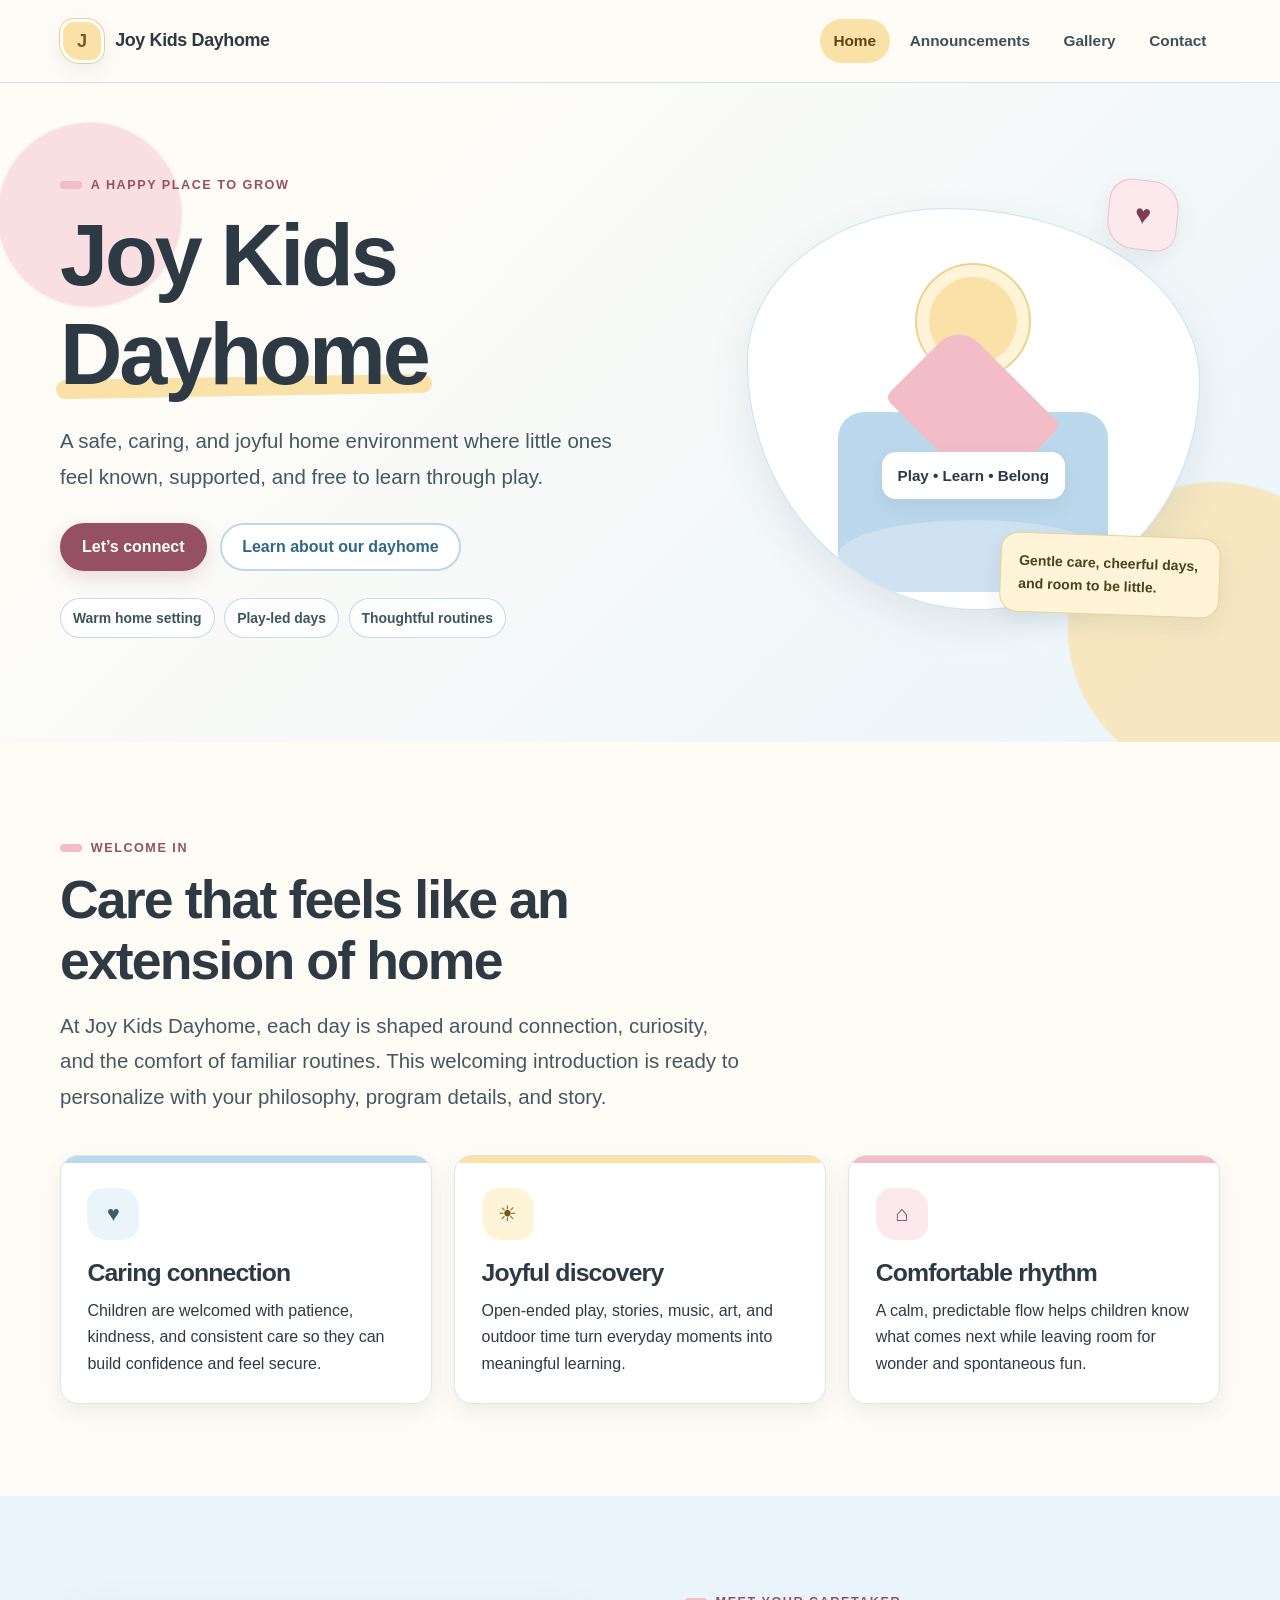
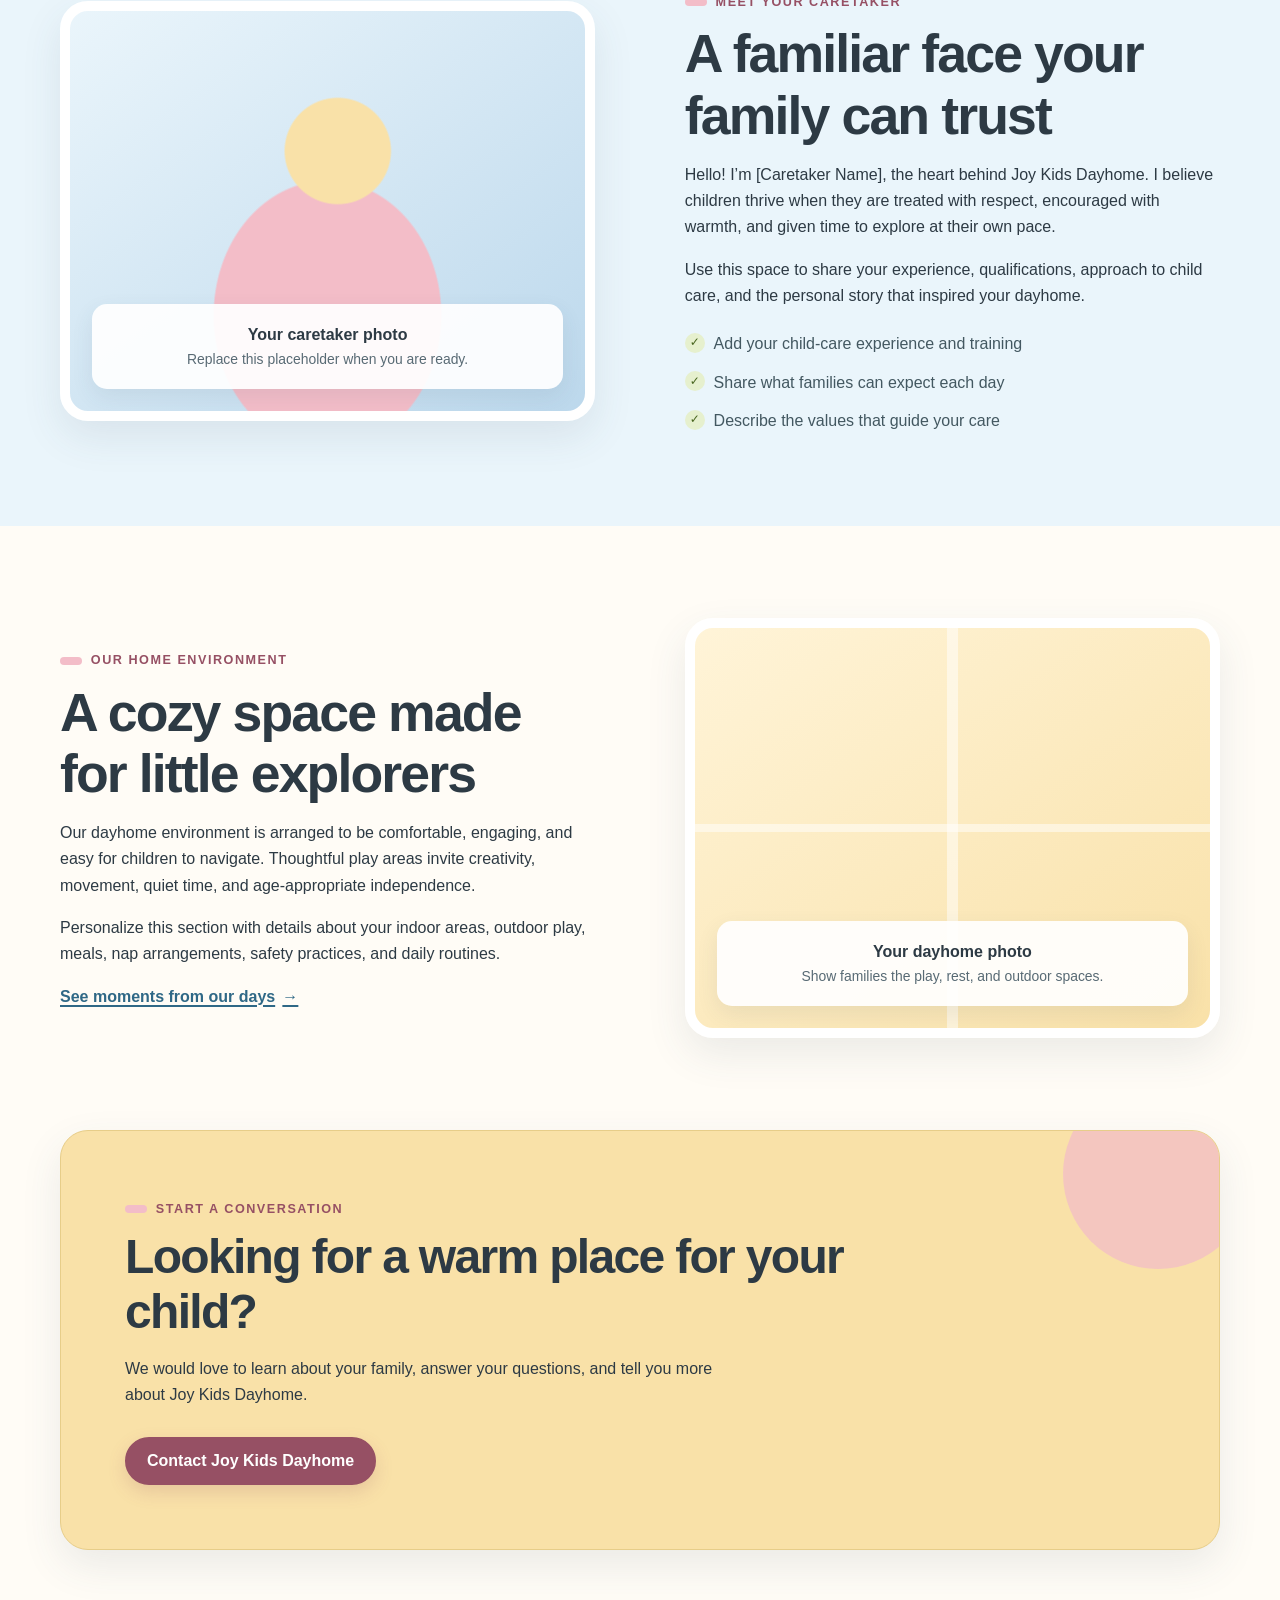
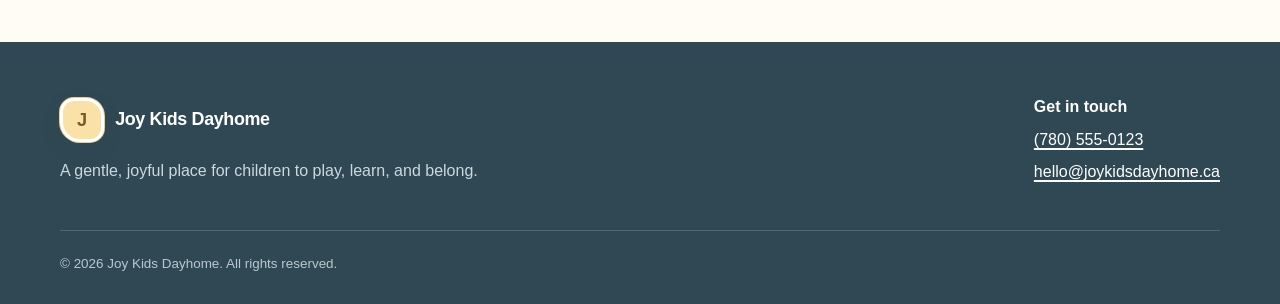
==== index.html @ 13f2bf7b "Initial commit for dayhome website" ====
<!doctype html>
<html lang="en">
  <head>
    <meta charset="utf-8">
    <meta name="viewport" content="width=device-width, initial-scale=1">
    <meta
      name="description"
      content="Joy Kids Dayhome offers a safe, caring, and joyful home environment where children can learn, play, and grow."
    >
    <title>Joy Kids Dayhome | Warm, Caring Child Care</title>
    <link rel="stylesheet" href="assets/css/style.css">
    <script src="assets/js/main.js" defer></script>
  </head>
  <body data-page="home">
    <a class="skip-link" href="#main-content">Skip to main content</a>

    <header class="site-header">
      <div class="container nav-wrap">
        <a class="brand" href="index.html" aria-label="Joy Kids Dayhome home">
          <span class="brand-mark" aria-hidden="true">J</span>
          <span class="brand-text">Joy Kids Dayhome</span>
        </a>

        <button
          class="menu-toggle"
          type="button"
          aria-expanded="false"
          aria-controls="site-navigation"
          aria-label="Open navigation menu"
        >
          <span class="menu-line" aria-hidden="true"></span>
          <span class="menu-line" aria-hidden="true"></span>
          <span class="menu-line" aria-hidden="true"></span>
        </button>

        <nav class="site-nav" id="site-navigation" aria-label="Main navigation">
          <ul>
            <li><a href="index.html" data-page="home">Home</a></li>
            <li><a href="announcements.html" data-page="announcements">Announcements</a></li>
            <li><a href="gallery.html" data-page="gallery">Gallery</a></li>
            <li><a href="contact.html" data-page="contact">Contact</a></li>
          </ul>
        </nav>
      </div>
    </header>

    <main id="main-content">
      <section class="hero" aria-labelledby="hero-title">
        <div class="container hero-grid">
          <div class="hero-copy">
            <p class="eyebrow">A happy place to grow</p>
            <h1 id="hero-title">Joy Kids <span>Dayhome</span></h1>
            <p class="lead">
              A safe, caring, and joyful home environment where little ones feel
              known, supported, and free to learn through play.
            </p>
            <div class="button-row">
              <a class="button" href="contact.html">Let’s connect</a>
              <a class="button button-secondary" href="#our-dayhome">Learn about our dayhome</a>
            </div>
            <ul class="trust-list" aria-label="Dayhome highlights">
              <li>Warm home setting</li>
              <li>Play-led days</li>
              <li>Thoughtful routines</li>
            </ul>
          </div>

          <div class="hero-visual" aria-hidden="true">
            <div class="floating-heart">♥</div>
            <div class="hero-panel">
              <div class="hero-sun"></div>
              <div class="hero-house">
                <span class="house-label">Play • Learn • Belong</span>
              </div>
            </div>
            <div class="floating-note">Gentle care, cheerful days, and room to be little.</div>
          </div>
        </div>
      </section>

      <section class="section" id="our-dayhome" aria-labelledby="welcome-heading">
        <div class="container">
          <div class="section-heading">
            <p class="eyebrow">Welcome in</p>
            <h2 id="welcome-heading">Care that feels like an extension of home</h2>
            <p class="lead">
              At Joy Kids Dayhome, each day is shaped around connection, curiosity,
              and the comfort of familiar routines. This welcoming introduction is
              ready to personalize with your philosophy, program details, and story.
            </p>
          </div>

          <div class="three-grid">
            <article class="card value-card">
              <span class="card-icon" aria-hidden="true">♥</span>
              <h3>Caring connection</h3>
              <p>
                Children are welcomed with patience, kindness, and consistent care
                so they can build confidence and feel secure.
              </p>
            </article>
            <article class="card value-card">
              <span class="card-icon" aria-hidden="true">☀</span>
              <h3>Joyful discovery</h3>
              <p>
                Open-ended play, stories, music, art, and outdoor time turn everyday
                moments into meaningful learning.
              </p>
            </article>
            <article class="card value-card">
              <span class="card-icon" aria-hidden="true">⌂</span>
              <h3>Comfortable rhythm</h3>
              <p>
                A calm, predictable flow helps children know what comes next while
                leaving room for wonder and spontaneous fun.
              </p>
            </article>
          </div>
        </div>
      </section>

      <section class="section section-blue" aria-labelledby="caretaker-heading">
        <div class="container split">
          <div
            class="visual-placeholder caretaker"
            role="img"
            aria-label="Placeholder for a friendly portrait of the Joy Kids Dayhome caretaker"
          >
            <div class="visual-label">
              <strong>Your caretaker photo</strong>
              <span>Replace this placeholder when you are ready.</span>
            </div>
          </div>
          <div class="content-copy">
            <p class="eyebrow">Meet your caretaker</p>
            <h2 id="caretaker-heading">A familiar face your family can trust</h2>
            <p>
              Hello! I’m [Caretaker Name], the heart behind Joy Kids Dayhome. I
              believe children thrive when they are treated with respect, encouraged
              with warmth, and given time to explore at their own pace.
            </p>
            <p>
              Use this space to share your experience, qualifications, approach to
              child care, and the personal story that inspired your dayhome.
            </p>
            <ul class="check-list">
              <li>Add your child-care experience and training</li>
              <li>Share what families can expect each day</li>
              <li>Describe the values that guide your care</li>
            </ul>
          </div>
        </div>
      </section>

      <section class="section" aria-labelledby="home-heading">
        <div class="container split split-reverse">
          <div
            class="visual-placeholder home-space"
            role="img"
            aria-label="Placeholder for a bright and welcoming dayhome play space"
          >
            <div class="visual-label">
              <strong>Your dayhome photo</strong>
              <span>Show families the play, rest, and outdoor spaces.</span>
            </div>
          </div>
          <div class="content-copy">
            <p class="eyebrow">Our home environment</p>
            <h2 id="home-heading">A cozy space made for little explorers</h2>
            <p>
              Our dayhome environment is arranged to be comfortable, engaging, and
              easy for children to navigate. Thoughtful play areas invite creativity,
              movement, quiet time, and age-appropriate independence.
            </p>
            <p>
              Personalize this section with details about your indoor areas, outdoor
              play, meals, nap arrangements, safety practices, and daily routines.
            </p>
            <a class="text-link" href="gallery.html">See moments from our days</a>
          </div>
        </div>
      </section>

      <section class="cta" aria-labelledby="home-cta-heading">
        <div class="container">
          <div class="cta-box">
            <div class="cta-content">
              <p class="eyebrow">Start a conversation</p>
              <h2 id="home-cta-heading">Looking for a warm place for your child?</h2>
              <p>
                We would love to learn about your family, answer your questions, and
                tell you more about Joy Kids Dayhome.
              </p>
              <div class="button-row">
                <a class="button" href="contact.html">Contact Joy Kids Dayhome</a>
              </div>
            </div>
          </div>
        </div>
      </section>
    </main>

    <footer class="site-footer">
      <div class="container">
        <div class="footer-main">
          <div>
            <a class="brand footer-brand" href="index.html">
              <span class="brand-mark" aria-hidden="true">J</span>
              <span>Joy Kids Dayhome</span>
            </a>
            <p class="footer-tagline">A gentle, joyful place for children to play, learn, and belong.</p>
          </div>
          <div class="footer-contact">
            <h2>Get in touch</h2>
            <p><a href="tel:+17805550123">(780) 555-0123</a></p>
            <p><a href="mailto:hello@joykidsdayhome.ca">hello@joykidsdayhome.ca</a></p>
          </div>
        </div>
        <div class="footer-bottom">
          <p>&copy; <span data-current-year>2026</span> Joy Kids Dayhome. All rights reserved.</p>
        </div>
      </div>
    </footer>
  </body>
</html>
---- assets/css/style.css ----
/* ================================================================
   Joy Kids Dayhome — shared styles
   Edit the colour variables below to update the site palette.
   ================================================================ */

:root {
  --yellow: #f9e1a8;
  --yellow-light: #fff4d8;
  --blue: #bcd8ec;
  --blue-light: #eaf5fb;
  --blue-dark: #2f6886;
  --pink: #f3bdc8;
  --pink-light: #fce9ed;
  --pink-dark: #965064;
  --cream: #fffcf6;
  --white: #ffffff;
  --ink: #2d3a44;
  --muted: #586a74;
  --border: #dce6e9;
  --shadow: 0 16px 40px rgba(54, 83, 98, 0.1);
  --shadow-small: 0 8px 22px rgba(54, 83, 98, 0.09);
  --radius-large: 28px;
  --radius: 18px;
  --container: 1160px;
}

/* Base and accessibility */
*,
*::before,
*::after {
  box-sizing: border-box;
}

html {
  scroll-behavior: smooth;
}

body {
  margin: 0;
  color: var(--ink);
  background: var(--cream);
  font-family: Arial, Helvetica, system-ui, sans-serif;
  font-size: 1rem;
  line-height: 1.65;
  -webkit-font-smoothing: antialiased;
}

body.menu-open {
  overflow: hidden;
}

img {
  display: block;
  max-width: 100%;
}

a {
  color: var(--blue-dark);
  text-decoration-thickness: 2px;
  text-underline-offset: 3px;
}

button,
input,
textarea {
  font: inherit;
}

button,
a {
  -webkit-tap-highlight-color: transparent;
}

:focus-visible {
  outline: 3px solid #bd6f84;
  outline-offset: 4px;
}

.skip-link {
  position: fixed;
  z-index: 1000;
  top: 10px;
  left: 10px;
  padding: 0.7rem 1rem;
  color: var(--white);
  background: var(--ink);
  border-radius: 10px;
  transform: translateY(-150%);
  transition: transform 160ms ease;
}

.skip-link:focus {
  transform: translateY(0);
}

.container {
  width: min(calc(100% - 2rem), var(--container));
  margin-inline: auto;
}

.section {
  padding: 5.75rem 0;
}

.section-sm {
  padding: 4rem 0;
}

.section-blue {
  background: var(--blue-light);
}

.section-yellow {
  background: var(--yellow-light);
}

.eyebrow {
  display: inline-flex;
  align-items: center;
  gap: 0.55rem;
  margin: 0 0 0.8rem;
  color: var(--pink-dark);
  font-size: 0.79rem;
  font-weight: 800;
  letter-spacing: 0.12em;
  line-height: 1.3;
  text-transform: uppercase;
}

.eyebrow::before {
  width: 22px;
  height: 8px;
  background: var(--pink);
  border-radius: 99px;
  content: "";
}

h1,
h2,
h3 {
  margin-top: 0;
  color: var(--ink);
  font-weight: 800;
  letter-spacing: -0.035em;
  line-height: 1.14;
}

h1 {
  margin-bottom: 1.25rem;
  font-size: clamp(2.7rem, 7vw, 5.4rem);
}

h2 {
  margin-bottom: 1rem;
  font-size: clamp(2rem, 4.5vw, 3.35rem);
}

h3 {
  margin-bottom: 0.65rem;
  font-size: clamp(1.24rem, 2.3vw, 1.55rem);
}

p {
  margin-top: 0;
}

.lead {
  max-width: 680px;
  color: #435861;
  font-size: clamp(1.08rem, 2vw, 1.28rem);
  line-height: 1.75;
}

.section-heading {
  max-width: 720px;
  margin-bottom: 2.5rem;
}

.section-heading p:last-child,
.card p:last-child,
.content-copy p:last-child {
  margin-bottom: 0;
}

/* Buttons */
.button-row {
  display: flex;
  flex-wrap: wrap;
  gap: 0.85rem;
  margin-top: 1.75rem;
}

.button {
  display: inline-flex;
  min-height: 48px;
  align-items: center;
  justify-content: center;
  padding: 0.78rem 1.25rem;
  color: var(--white);
  background: var(--pink-dark);
  border: 2px solid var(--pink-dark);
  border-radius: 999px;
  box-shadow: 0 7px 18px rgba(150, 80, 100, 0.18);
  font-weight: 800;
  line-height: 1.2;
  text-decoration: none;
  transition: transform 160ms ease, box-shadow 160ms ease, background 160ms ease;
}

.button:hover {
  background: #854356;
  border-color: #854356;
  box-shadow: 0 10px 24px rgba(150, 80, 100, 0.24);
  transform: translateY(-2px);
}

.button-secondary {
  color: var(--blue-dark);
  background: var(--white);
  border-color: var(--blue);
  box-shadow: none;
}

.button-secondary:hover {
  color: var(--ink);
  background: var(--blue-light);
  border-color: #8dbbd7;
}

.text-link {
  display: inline-flex;
  align-items: center;
  gap: 0.45rem;
  font-weight: 800;
}

.text-link::after {
  content: "→";
  transition: transform 160ms ease;
}

.text-link:hover::after {
  transform: translateX(4px);
}

/* Shared site header */
.site-header {
  position: relative;
  z-index: 100;
  background: rgba(255, 252, 246, 0.97);
  border-bottom: 1px solid rgba(188, 216, 236, 0.72);
}

.nav-wrap {
  display: flex;
  min-height: 82px;
  align-items: center;
  justify-content: space-between;
  gap: 2rem;
}

.brand {
  display: inline-flex;
  align-items: center;
  gap: 0.7rem;
  color: var(--ink);
  font-size: 1.12rem;
  font-weight: 800;
  letter-spacing: -0.02em;
  text-decoration: none;
}

.brand-mark {
  display: grid;
  width: 44px;
  height: 44px;
  place-items: center;
  color: #745f27;
  background: var(--yellow);
  border: 3px solid var(--white);
  border-radius: 14px 18px 14px 20px;
  box-shadow: 0 0 0 1px #e7cf94, var(--shadow-small);
  font-size: 1.14rem;
}

.site-nav ul {
  display: flex;
  align-items: center;
  gap: 0.4rem;
  margin: 0;
  padding: 0;
  list-style: none;
}

.site-nav a {
  display: block;
  padding: 0.58rem 0.85rem;
  color: #3d5059;
  border-radius: 999px;
  font-size: 0.96rem;
  font-weight: 700;
  text-decoration: none;
  transition: background 150ms ease, color 150ms ease;
}

.site-nav a:hover {
  color: var(--ink);
  background: var(--blue-light);
}

.site-nav a[aria-current="page"] {
  color: #5b4510;
  background: var(--yellow);
}

.menu-toggle {
  display: none;
  width: 46px;
  height: 46px;
  padding: 10px;
  background: var(--white);
  border: 1px solid var(--border);
  border-radius: 13px;
  cursor: pointer;
}

.menu-line {
  display: block;
  width: 100%;
  height: 2px;
  margin: 5px 0;
  background: var(--ink);
  border-radius: 99px;
  transition: transform 180ms ease, opacity 180ms ease;
}

.menu-toggle[aria-expanded="true"] .menu-line:nth-child(1) {
  transform: translateY(7px) rotate(45deg);
}

.menu-toggle[aria-expanded="true"] .menu-line:nth-child(2) {
  opacity: 0;
}

.menu-toggle[aria-expanded="true"] .menu-line:nth-child(3) {
  transform: translateY(-7px) rotate(-45deg);
}

/* Home hero */
.hero {
  position: relative;
  overflow: hidden;
  padding: 5.5rem 0 6.5rem;
  background:
    radial-gradient(circle at 7% 20%, rgba(243, 189, 200, 0.45) 0 7%, transparent 7.2%),
    radial-gradient(circle at 95% 83%, rgba(249, 225, 168, 0.7) 0 11%, transparent 11.2%),
    linear-gradient(135deg, var(--cream) 16%, var(--blue-light) 100%);
}

.hero-grid {
  display: grid;
  align-items: center;
  gap: clamp(2.5rem, 6vw, 6rem);
  grid-template-columns: 1.08fr 0.92fr;
}

.hero-copy {
  position: relative;
  z-index: 2;
}

.hero-copy h1 span {
  position: relative;
  display: inline-block;
}

.hero-copy h1 span::after {
  position: absolute;
  z-index: -1;
  right: -0.05em;
  bottom: 0.08em;
  left: -0.05em;
  height: 0.22em;
  background: var(--yellow);
  border-radius: 99px;
  content: "";
  transform: rotate(-1deg);
}

.trust-list {
  display: flex;
  flex-wrap: wrap;
  gap: 0.6rem;
  margin: 1.7rem 0 0;
  padding: 0;
  list-style: none;
}

.trust-list li {
  padding: 0.48rem 0.75rem;
  color: #3d555f;
  background: rgba(255, 255, 255, 0.8);
  border: 1px solid rgba(188, 216, 236, 0.9);
  border-radius: 999px;
  font-size: 0.87rem;
  font-weight: 700;
}

.hero-visual {
  position: relative;
  min-height: 450px;
}

.hero-panel {
  position: absolute;
  inset: 28px 20px 20px 25px;
  overflow: hidden;
  padding: clamp(2rem, 5vw, 3.2rem);
  background: var(--white);
  border: 1px solid rgba(188, 216, 236, 0.72);
  border-radius: 44% 56% 49% 51% / 38% 43% 57% 62%;
  box-shadow: var(--shadow);
}

.hero-sun {
  width: 112px;
  height: 112px;
  margin: 5px auto 2.2rem;
  background: var(--yellow);
  border: 12px solid var(--yellow-light);
  border-radius: 50%;
  box-shadow: 0 0 0 2px #ebd28f;
}

.hero-house {
  position: relative;
  width: min(100%, 270px);
  min-height: 180px;
  margin: auto;
  padding: 2.5rem 1.6rem 1.5rem;
  text-align: center;
  background: var(--blue);
  border-radius: 26px 26px 20px 20px;
}

.hero-house::before {
  position: absolute;
  top: -53px;
  left: 50%;
  width: 145px;
  height: 105px;
  background: var(--pink);
  border-radius: 28px 8px 10px 8px;
  content: "";
  transform: translateX(-50%) rotate(45deg);
}

.hero-house::after {
  position: absolute;
  right: 0;
  bottom: 0;
  left: 0;
  height: 40%;
  background: rgba(255, 255, 255, 0.26);
  border-radius: 50% 50% 20px 20px;
  content: "";
}

.house-label {
  position: relative;
  z-index: 2;
  display: inline-block;
  padding: 0.7rem 1rem;
  color: var(--ink);
  background: var(--white);
  border-radius: 14px;
  box-shadow: var(--shadow-small);
  font-size: 0.95rem;
  font-weight: 800;
}

.floating-note {
  position: absolute;
  z-index: 3;
  right: 0;
  bottom: 14px;
  width: min(220px, 58%);
  padding: 1rem 1.1rem;
  color: #4d421e;
  background: var(--yellow-light);
  border: 1px solid #ead291;
  border-radius: var(--radius);
  box-shadow: var(--shadow-small);
  font-size: 0.88rem;
  font-weight: 700;
  transform: rotate(2deg);
}

.floating-heart {
  position: absolute;
  z-index: 3;
  top: 0;
  right: 42px;
  display: grid;
  width: 70px;
  height: 70px;
  place-items: center;
  color: #7b3f51;
  background: var(--pink-light);
  border: 1px solid var(--pink);
  border-radius: 22px 28px 20px 28px;
  box-shadow: var(--shadow-small);
  font-size: 1.7rem;
  transform: rotate(6deg);
}

/* Cards and layouts */
.three-grid,
.announcements-grid,
.album-grid {
  display: grid;
  gap: 1.4rem;
  grid-template-columns: repeat(3, 1fr);
}

.card {
  padding: 1.65rem;
  background: var(--white);
  border: 1px solid var(--border);
  border-radius: var(--radius);
  box-shadow: var(--shadow-small);
}

.value-card {
  position: relative;
  overflow: hidden;
  padding-top: 2rem;
}

.value-card::before {
  position: absolute;
  top: 0;
  right: 0;
  left: 0;
  height: 7px;
  background: var(--blue);
  content: "";
}

.value-card:nth-child(2)::before {
  background: var(--yellow);
}

.value-card:nth-child(3)::before {
  background: var(--pink);
}

.card-icon {
  display: grid;
  width: 52px;
  height: 52px;
  margin-bottom: 1.2rem;
  place-items: center;
  color: #3d5d6e;
  background: var(--blue-light);
  border-radius: 16px 20px 16px 20px;
  font-size: 1.35rem;
}

.value-card:nth-child(2) .card-icon {
  color: #71591f;
  background: var(--yellow-light);
}

.value-card:nth-child(3) .card-icon {
  color: #7e4656;
  background: var(--pink-light);
}

.split {
  display: grid;
  align-items: center;
  gap: clamp(2.5rem, 7vw, 6.5rem);
  grid-template-columns: repeat(2, minmax(0, 1fr));
}

.split-reverse .visual-placeholder {
  order: 2;
}

.visual-placeholder {
  position: relative;
  min-height: 420px;
  overflow: hidden;
  background: var(--blue);
  border: 10px solid var(--white);
  border-radius: var(--radius-large);
  box-shadow: var(--shadow);
}

.visual-placeholder.caretaker {
  background:
    radial-gradient(circle at 52% 35%, var(--yellow) 0 14%, transparent 14.5%),
    radial-gradient(ellipse at 50% 76%, var(--pink) 0 31%, transparent 31.5%),
    linear-gradient(145deg, var(--blue-light), var(--blue));
}

.visual-placeholder.home-space {
  background:
    linear-gradient(90deg, transparent 49%, rgba(255, 255, 255, 0.5) 49% 51%, transparent 51%),
    linear-gradient(0deg, transparent 49%, rgba(255, 255, 255, 0.5) 49% 51%, transparent 51%),
    linear-gradient(145deg, var(--yellow-light), var(--yellow));
  background-size: 100% 100%, 100% 100%, 100% 100%;
}

.visual-label {
  position: absolute;
  right: 1.4rem;
  bottom: 1.4rem;
  left: 1.4rem;
  padding: 1.1rem;
  color: var(--ink);
  background: rgba(255, 255, 255, 0.92);
  border-radius: 15px;
  box-shadow: var(--shadow-small);
  text-align: center;
}

.visual-label strong,
.visual-label span {
  display: block;
}

.visual-label span {
  color: var(--muted);
  font-size: 0.87rem;
}

.check-list {
  display: grid;
  gap: 0.75rem;
  margin: 1.35rem 0 0;
  padding: 0;
  list-style: none;
}

.check-list li {
  position: relative;
  padding-left: 1.8rem;
  color: #435861;
}

.check-list li::before {
  position: absolute;
  top: 0.15em;
  left: 0;
  display: grid;
  width: 1.25rem;
  height: 1.25rem;
  place-items: center;
  color: #48651f;
  background: #e6f0ce;
  border-radius: 50%;
  content: "✓";
  font-size: 0.75rem;
  font-weight: 900;
}

/* Inner page hero */
.page-hero {
  position: relative;
  overflow: hidden;
  padding: 4.7rem 0 4.9rem;
  background: linear-gradient(135deg, var(--blue-light), var(--cream) 72%);
  border-bottom: 1px solid rgba(188, 216, 236, 0.72);
}

.page-hero::after {
  position: absolute;
  right: -55px;
  bottom: -70px;
  width: 240px;
  height: 240px;
  background: var(--yellow);
  border-radius: 45% 55% 66% 34%;
  content: "";
  opacity: 0.62;
  transform: rotate(18deg);
}

.page-hero .container {
  position: relative;
  z-index: 2;
}

.page-hero h1 {
  margin-bottom: 0.8rem;
  font-size: clamp(2.5rem, 6vw, 4.5rem);
}

.page-hero .lead {
  margin-bottom: 0;
}

/* Announcements */
.announcement-card {
  position: relative;
  overflow: hidden;
  padding-top: 2rem;
}

.announcement-card::before {
  position: absolute;
  top: 0;
  left: 0;
  width: 100%;
  height: 8px;
  background: var(--yellow);
  content: "";
}

.announcement-card:nth-child(2n)::before {
  background: var(--blue);
}

.announcement-card:nth-child(3n)::before {
  background: var(--pink);
}

.announcement-date,
.album-date {
  display: inline-block;
  margin-bottom: 0.8rem;
  padding: 0.3rem 0.62rem;
  color: #515d33;
  background: #f2f5dc;
  border-radius: 999px;
  font-size: 0.78rem;
  font-weight: 800;
  letter-spacing: 0.03em;
}

.notice-bar {
  display: flex;
  align-items: flex-start;
  gap: 1rem;
  margin-bottom: 2rem;
  padding: 1.15rem 1.3rem;
  color: #4e461f;
  background: var(--yellow-light);
  border: 1px solid #e8d08e;
  border-radius: var(--radius);
}

.notice-bar strong {
  display: block;
}

.notice-bar p {
  margin-bottom: 0;
}

.notice-symbol {
  flex: 0 0 auto;
  font-size: 1.25rem;
}

/* Gallery */
.album-card {
  overflow: hidden;
  padding: 0;
  transition: transform 180ms ease, box-shadow 180ms ease;
}

.album-card:hover {
  box-shadow: 0 18px 42px rgba(54, 83, 98, 0.16);
  transform: translateY(-5px);
}

.album-cover {
  position: relative;
  overflow: hidden;
  aspect-ratio: 4 / 3;
  background: var(--blue-light);
}

.album-cover img {
  width: 100%;
  height: 100%;
  object-fit: cover;
  transition: transform 400ms ease;
}

.album-card:hover .album-cover img {
  transform: scale(1.035);
}

.album-cover::after {
  position: absolute;
  inset: 0;
  background: linear-gradient(to top, rgba(45, 58, 68, 0.16), transparent 45%);
  content: "";
}

.album-content {
  padding: 1.45rem;
}

.album-content h2 {
  margin-bottom: 0.6rem;
  font-size: 1.5rem;
}

.album-content p {
  color: var(--muted);
}

.album-card-link {
  color: inherit;
  text-decoration: none;
}

.album-card-link:focus-visible {
  display: block;
  border-radius: var(--radius);
}

.photo-grid {
  display: grid;
  gap: 1.15rem;
  grid-template-columns: repeat(3, minmax(0, 1fr));
}

.photo-card {
  margin: 0;
  overflow: hidden;
  background: var(--white);
  border: 1px solid var(--border);
  border-radius: var(--radius);
  box-shadow: var(--shadow-small);
}

.photo-frame {
  position: relative;
  aspect-ratio: 4 / 3;
  overflow: hidden;
  background: var(--blue-light);
}

.photo-frame img {
  width: 100%;
  height: 100%;
  object-fit: cover;
}

.photo-frame::after {
  position: absolute;
  inset: auto 0 0;
  padding: 1.9rem 1rem 0.8rem;
  color: var(--white);
  background: linear-gradient(to top, rgba(40, 58, 67, 0.82), transparent);
  content: attr(data-label);
  font-size: 0.87rem;
  font-weight: 800;
}

.photo-card figcaption {
  padding: 0.85rem 1rem 1rem;
  color: var(--muted);
  font-size: 0.88rem;
}

.gallery-intro {
  display: flex;
  align-items: center;
  justify-content: space-between;
  gap: 1.5rem;
  margin-bottom: 2.2rem;
}

.gallery-intro .button {
  flex: 0 0 auto;
}

/* Contact */
.contact-grid {
  display: grid;
  align-items: start;
  gap: 2rem;
  grid-template-columns: 0.8fr 1.2fr;
}

.contact-details,
.contact-form-wrap {
  padding: clamp(1.5rem, 4vw, 2.3rem);
}

.contact-details {
  color: var(--ink);
  background: var(--blue);
  border-color: #a9cadf;
}

.contact-list {
  display: grid;
  gap: 0.9rem;
  margin: 1.5rem 0 0;
  padding: 0;
  list-style: none;
}

.contact-item {
  display: flex;
  align-items: flex-start;
  gap: 0.9rem;
  padding: 1rem;
  background: rgba(255, 255, 255, 0.74);
  border-radius: 14px;
}

.contact-item-icon {
  display: grid;
  width: 36px;
  height: 36px;
  flex: 0 0 auto;
  place-items: center;
  background: var(--white);
  border-radius: 11px;
}

.contact-item strong,
.contact-item span,
.contact-item a {
  display: block;
}

.contact-item span {
  color: #4a5e68;
  font-size: 0.86rem;
}

.contact-item a {
  color: var(--ink);
  font-weight: 800;
}

.form-grid {
  display: grid;
  gap: 1.05rem;
  grid-template-columns: repeat(2, minmax(0, 1fr));
}

.form-field {
  display: grid;
  gap: 0.4rem;
}

.form-field-full {
  grid-column: 1 / -1;
}

label {
  color: #40545e;
  font-size: 0.9rem;
  font-weight: 800;
}

input,
textarea {
  width: 100%;
  padding: 0.78rem 0.9rem;
  color: var(--ink);
  background: var(--white);
  border: 1px solid #bac9cf;
  border-radius: 12px;
}

textarea {
  min-height: 150px;
  resize: vertical;
}

input:focus,
textarea:focus {
  border-color: var(--blue-dark);
  outline: 3px solid rgba(188, 216, 236, 0.7);
}

.form-note {
  margin: 1rem 0 1.2rem;
  padding: 0.8rem 1rem;
  color: #66531e;
  background: var(--yellow-light);
  border-left: 4px solid #cfac50;
  border-radius: 0 10px 10px 0;
  font-size: 0.86rem;
}

.form-status {
  min-height: 1.5em;
  margin: 0.75rem 0 0;
  color: var(--pink-dark);
  font-size: 0.9rem;
  font-weight: 700;
}

/* Call to action */
.cta {
  padding: 0 0 5.75rem;
}

.cta-box {
  position: relative;
  overflow: hidden;
  padding: clamp(2rem, 6vw, 4rem);
  background: var(--yellow);
  border: 1px solid #e7cd89;
  border-radius: var(--radius-large);
  box-shadow: var(--shadow);
}

.cta-box::after {
  position: absolute;
  top: -52px;
  right: -34px;
  width: 190px;
  height: 190px;
  background: var(--pink);
  border-radius: 50%;
  content: "";
  opacity: 0.72;
}

.cta-content {
  position: relative;
  z-index: 2;
  max-width: 720px;
}

.cta h2 {
  font-size: clamp(1.9rem, 4vw, 3rem);
}

.cta p {
  max-width: 620px;
}

/* Footer */
.site-footer {
  padding: 3.5rem 0 1.8rem;
  color: #dce8ed;
  background: #304853;
}

.footer-main {
  display: grid;
  align-items: start;
  gap: 2rem;
  padding-bottom: 2.4rem;
  grid-template-columns: 1.4fr 1fr;
}

.footer-brand {
  color: var(--white);
}

.footer-brand .brand-mark {
  color: #745f27;
}

.footer-tagline {
  max-width: 500px;
  margin: 1rem 0 0;
  color: #cbd9df;
}

.footer-contact {
  justify-self: end;
}

.footer-contact h2 {
  margin-bottom: 0.7rem;
  color: var(--white);
  font-size: 1rem;
  letter-spacing: 0;
}

.footer-contact p {
  margin-bottom: 0.35rem;
}

.footer-contact a {
  color: var(--white);
}

.footer-bottom {
  padding-top: 1.4rem;
  border-top: 1px solid rgba(255, 255, 255, 0.16);
  color: #b9c9cf;
  font-size: 0.84rem;
}

.footer-bottom p {
  margin: 0;
}

/* Responsive layout */
@media (max-width: 900px) {
  .hero-grid,
  .split,
  .contact-grid {
    grid-template-columns: 1fr;
  }

  .hero {
    padding-top: 4.5rem;
  }

  .hero-copy {
    max-width: 720px;
  }

  .hero-visual {
    width: min(100%, 580px);
    margin-inline: auto;
  }

  .three-grid,
  .announcements-grid,
  .album-grid {
    grid-template-columns: repeat(2, 1fr);
  }

  .split-reverse .visual-placeholder {
    order: 0;
  }

  .visual-placeholder {
    width: min(100%, 650px);
  }

  .contact-details {
    display: grid;
    gap: 1.5rem;
    grid-template-columns: 0.8fr 1.2fr;
  }

  .contact-list {
    margin-top: 0;
  }
}

@media (max-width: 760px) {
  .section {
    padding: 4.2rem 0;
  }

  .site-header {
    position: sticky;
    top: 0;
  }

  .nav-wrap {
    min-height: 72px;
  }

  .menu-toggle {
    display: block;
  }

  .site-nav {
    position: absolute;
    top: 72px;
    right: 0;
    left: 0;
    max-height: 0;
    overflow: hidden;
    background: var(--cream);
    border-bottom: 1px solid transparent;
    opacity: 0;
    visibility: hidden;
    transition: max-height 220ms ease, opacity 180ms ease, visibility 180ms ease;
  }

  .site-nav.is-open {
    max-height: 360px;
    border-bottom-color: var(--border);
    box-shadow: var(--shadow-small);
    opacity: 1;
    visibility: visible;
  }

  .site-nav ul {
    display: grid;
    gap: 0.35rem;
    width: min(calc(100% - 2rem), var(--container));
    margin-inline: auto;
    padding: 0.75rem 0 1.1rem;
  }

  .site-nav a {
    padding: 0.78rem 0.9rem;
    border-radius: 12px;
  }

  .hero {
    padding: 3.6rem 0 4.8rem;
  }

  .hero-visual {
    min-height: 390px;
  }

  .hero-panel {
    inset: 20px 10px 20px 10px;
  }

  .hero-sun {
    width: 92px;
    height: 92px;
  }

  .hero-house {
    width: min(90%, 245px);
  }

  .floating-heart {
    right: 10px;
    width: 58px;
    height: 58px;
  }

  .page-hero {
    padding: 3.7rem 0;
  }

  .three-grid,
  .announcements-grid,
  .album-grid,
  .photo-grid {
    grid-template-columns: repeat(2, minmax(0, 1fr));
  }

  .gallery-intro,
  .contact-details {
    display: block;
  }

  .gallery-intro .button {
    margin-top: 1rem;
  }

  .contact-list {
    margin-top: 1.5rem;
  }

  .footer-main {
    grid-template-columns: 1fr;
  }

  .footer-contact {
    justify-self: start;
  }
}

@media (max-width: 560px) {
  .container {
    width: min(calc(100% - 1.25rem), var(--container));
  }

  h1 {
    font-size: clamp(2.55rem, 14vw, 3.7rem);
  }

  .brand-text {
    font-size: 1rem;
  }

  .three-grid,
  .announcements-grid,
  .album-grid,
  .photo-grid,
  .form-grid {
    grid-template-columns: 1fr;
  }

  .hero-visual {
    min-height: 360px;
  }

  .hero-panel {
    padding: 2rem 1rem;
  }

  .floating-note {
    right: 6px;
    width: 190px;
  }

  .visual-placeholder {
    min-height: 340px;
  }

  .notice-bar {
    display: block;
  }

  .notice-symbol {
    display: block;
    margin-bottom: 0.4rem;
  }

  .button-row .button {
    width: 100%;
  }
}

@media (prefers-reduced-motion: reduce) {
  html {
    scroll-behavior: auto;
  }

  *,
  *::before,
  *::after {
    scroll-behavior: auto !important;
    transition-duration: 0.01ms !important;
  }
}
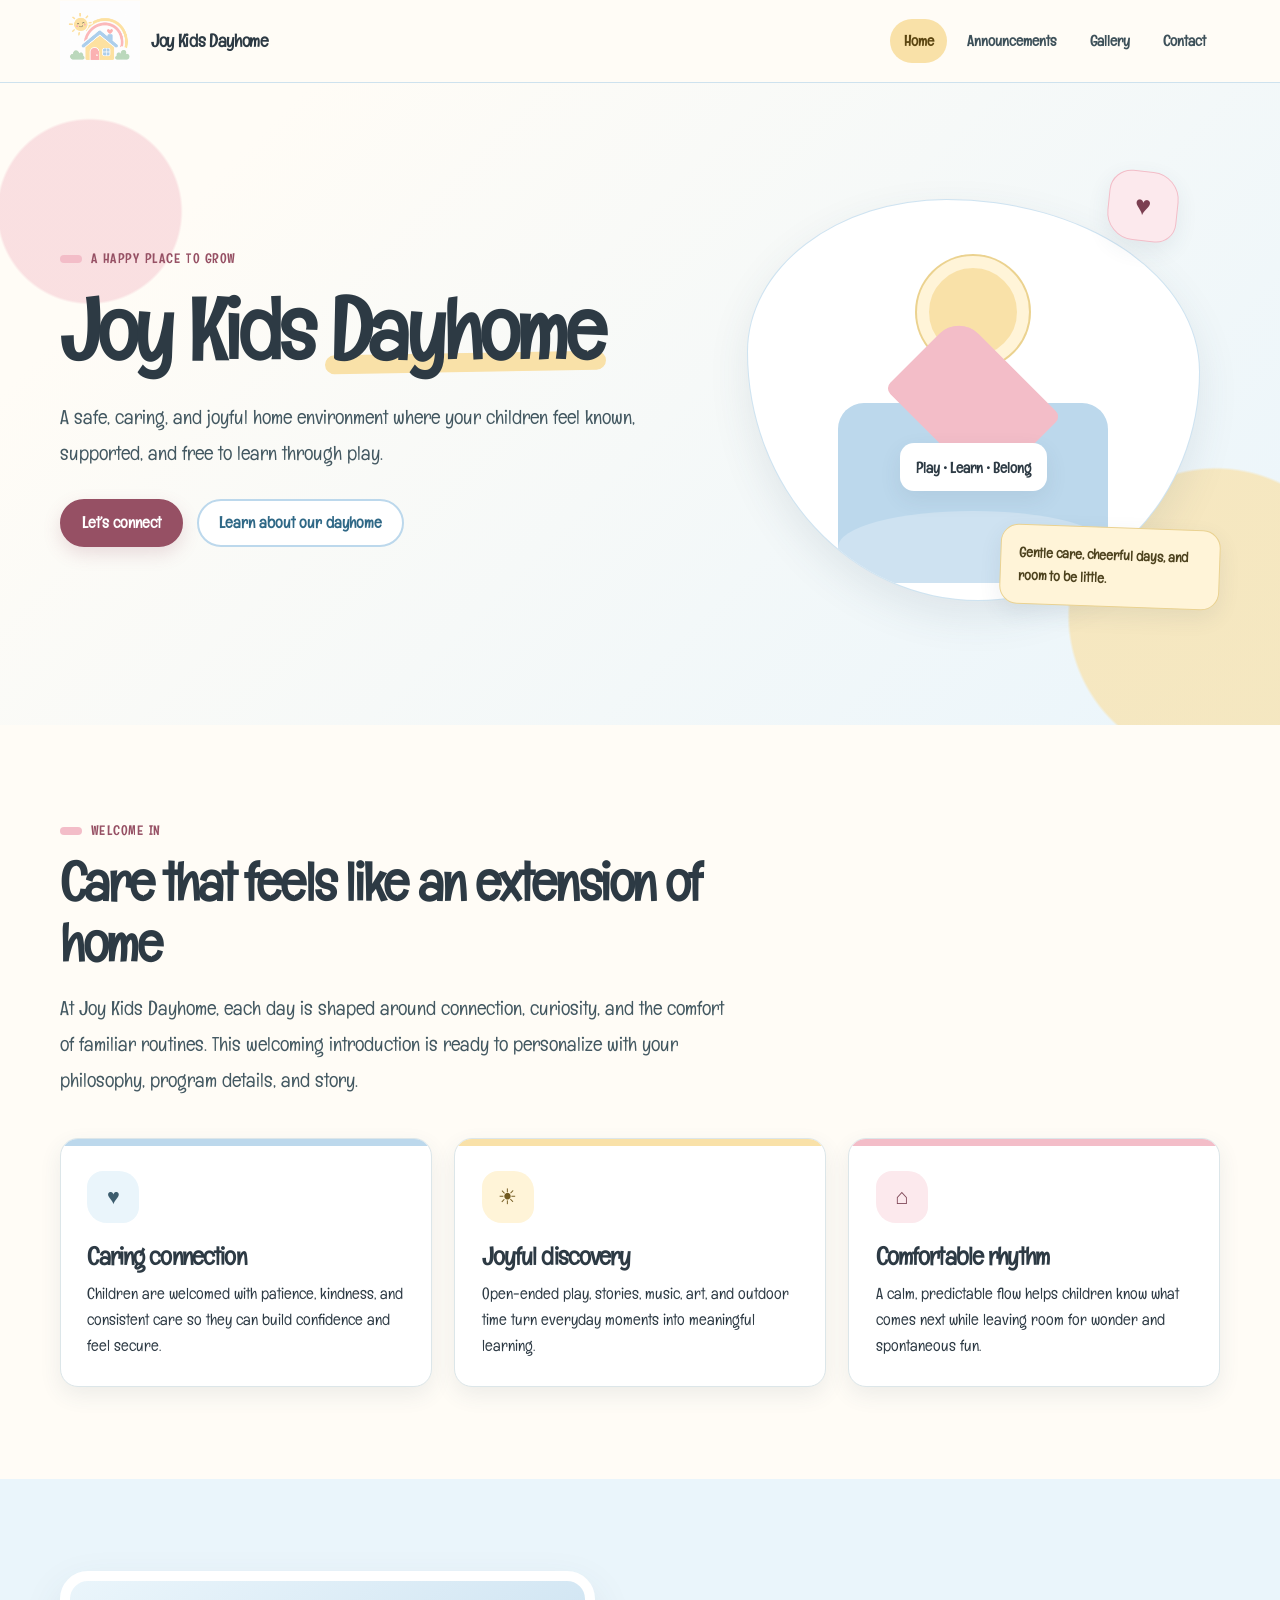
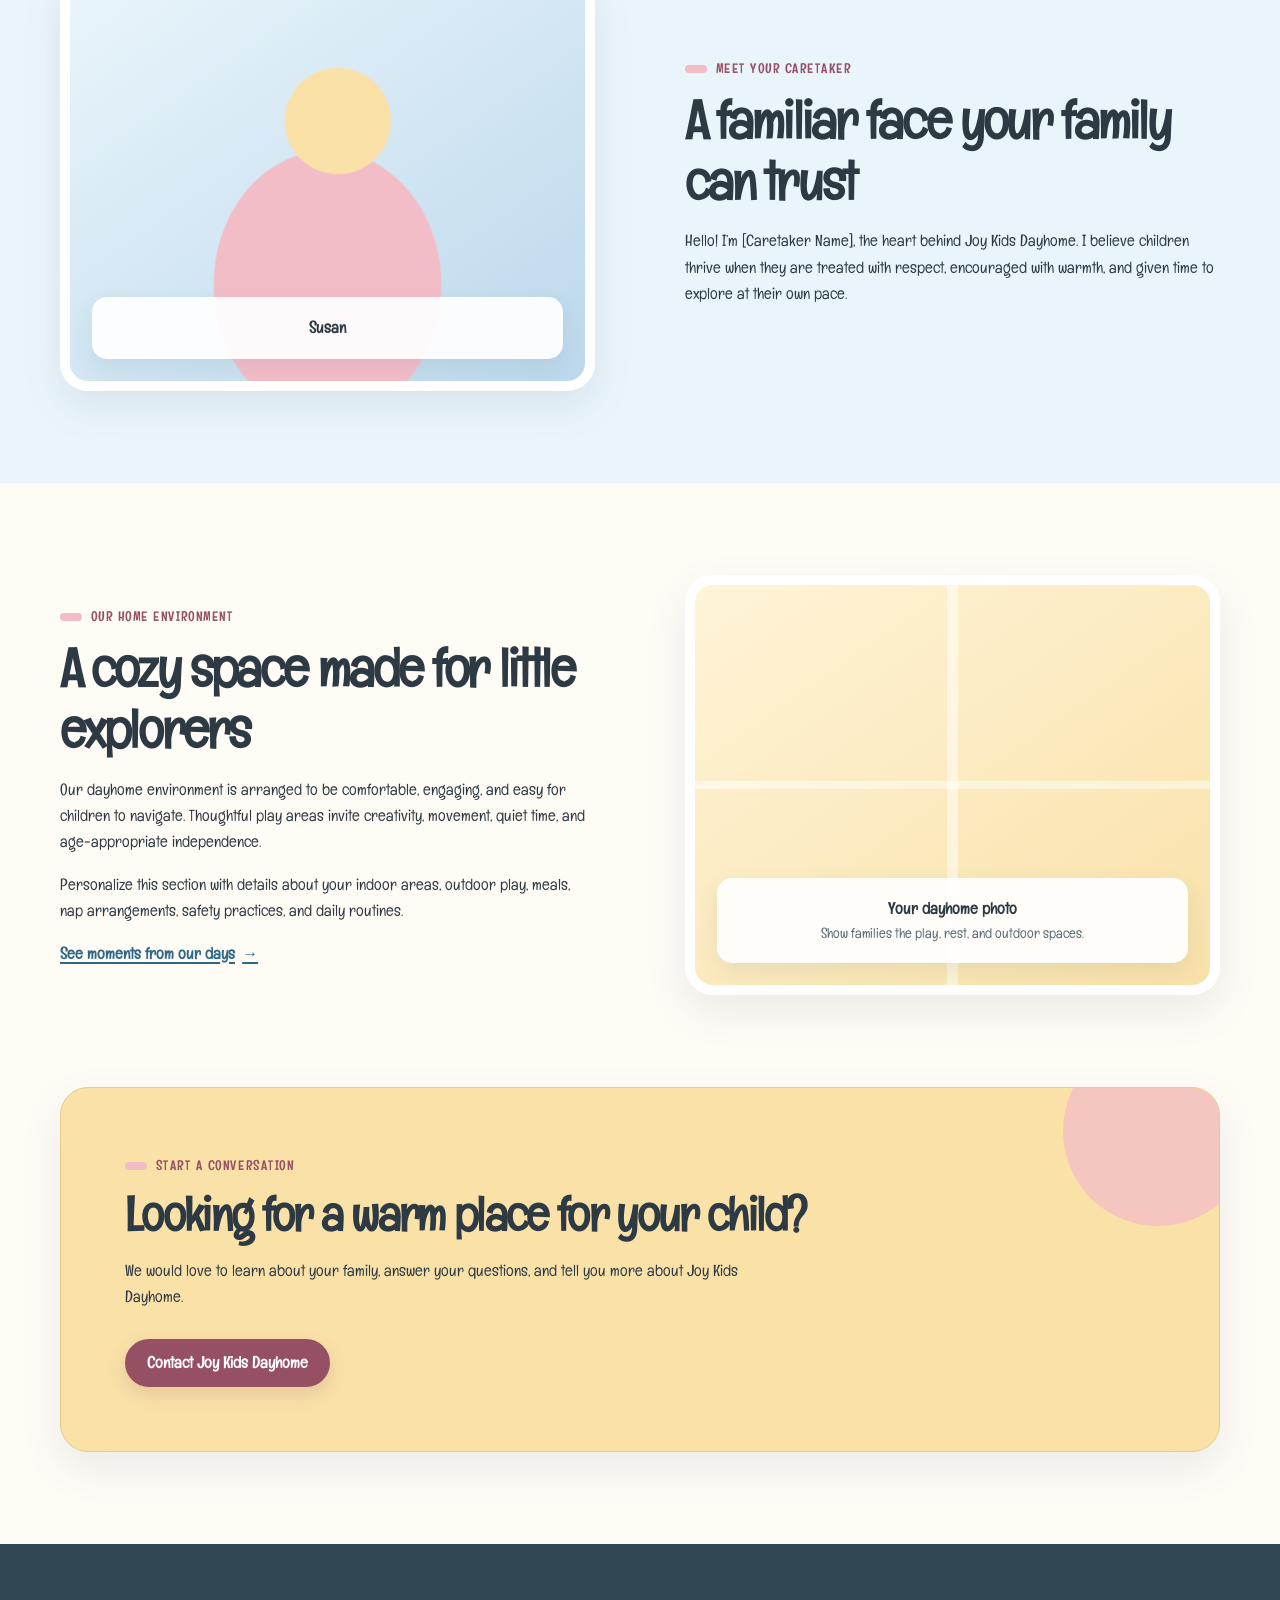
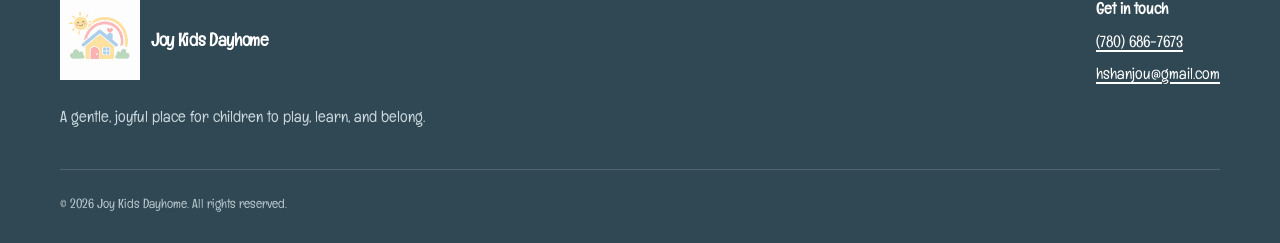
==== commit 1fc3939f: "preliminary fixes for inital website.  Minor formating changes in index, logo input, and contacts up" ====
--- a/index.html
+++ b/index.html
@@ -7,7 +7,10 @@
       name="description"
       content="Joy Kids Dayhome offers a safe, caring, and joyful home environment where children can learn, play, and grow."
     >
-    <title>Joy Kids Dayhome | Warm, Caring Child Care</title>
+    <title>Joy Kids Dayhome </title>
+    <link rel="preconnect" href="https://fonts.googleapis.com">
+    <link rel="preconnect" href="https://fonts.gstatic.com" crossorigin>
+    <link href="https://fonts.googleapis.com/css2?family=Englebert&display=swap" rel="stylesheet">
     <link rel="stylesheet" href="assets/css/style.css">
     <script src="assets/js/main.js" defer></script>
   </head>
@@ -17,7 +20,7 @@
     <header class="site-header">
       <div class="container nav-wrap">
         <a class="brand" href="index.html" aria-label="Joy Kids Dayhome home">
-          <span class="brand-mark" aria-hidden="true">J</span>
+          <img class="brand-logo" src="assets/images/dayhome_logo.png" alt="" aria-hidden="true" />
           <span class="brand-text">Joy Kids Dayhome</span>
         </a>
 
@@ -51,18 +54,13 @@
             <p class="eyebrow">A happy place to grow</p>
             <h1 id="hero-title">Joy Kids <span>Dayhome</span></h1>
             <p class="lead">
-              A safe, caring, and joyful home environment where little ones feel
+              A safe, caring, and joyful home environment where your children feel
               known, supported, and free to learn through play.
             </p>
             <div class="button-row">
               <a class="button" href="contact.html">Let’s connect</a>
               <a class="button button-secondary" href="#our-dayhome">Learn about our dayhome</a>
             </div>
-            <ul class="trust-list" aria-label="Dayhome highlights">
-              <li>Warm home setting</li>
-              <li>Play-led days</li>
-              <li>Thoughtful routines</li>
-            </ul>
           </div>
 
           <div class="hero-visual" aria-hidden="true">
@@ -127,8 +125,7 @@
             aria-label="Placeholder for a friendly portrait of the Joy Kids Dayhome caretaker"
           >
             <div class="visual-label">
-              <strong>Your caretaker photo</strong>
-              <span>Replace this placeholder when you are ready.</span>
+              <strong>Susan</strong>
             </div>
           </div>
           <div class="content-copy">
@@ -139,15 +136,6 @@
               believe children thrive when they are treated with respect, encouraged
               with warmth, and given time to explore at their own pace.
             </p>
-            <p>
-              Use this space to share your experience, qualifications, approach to
-              child care, and the personal story that inspired your dayhome.
-            </p>
-            <ul class="check-list">
-              <li>Add your child-care experience and training</li>
-              <li>Share what families can expect each day</li>
-              <li>Describe the values that guide your care</li>
-            </ul>
           </div>
         </div>
       </section>
@@ -205,15 +193,15 @@
         <div class="footer-main">
           <div>
             <a class="brand footer-brand" href="index.html">
-              <span class="brand-mark" aria-hidden="true">J</span>
+              <img class="brand-logo" src="assets/images/dayhome_logo.png" alt="" aria-hidden="true" />
               <span>Joy Kids Dayhome</span>
             </a>
             <p class="footer-tagline">A gentle, joyful place for children to play, learn, and belong.</p>
           </div>
           <div class="footer-contact">
             <h2>Get in touch</h2>
-            <p><a href="tel:+17805550123">(780) 555-0123</a></p>
-            <p><a href="mailto:hello@joykidsdayhome.ca">hello@joykidsdayhome.ca</a></p>
+            <p><a href="tel:+17805550123">(780) 686-7673</a></p>
+            <p><a href="mailto:hello@joykidsdayhome.ca">hshanjou@gmail.com</a></p>
           </div>
         </div>
         <div class="footer-bottom">
--- a/assets/css/style.css
+++ b/assets/css/style.css
@@ -1,6 +1,5 @@
 /* ================================================================
    Joy Kids Dayhome — shared styles
-   Edit the colour variables below to update the site palette.
    ================================================================ */
 
 :root {
@@ -39,7 +38,7 @@
   margin: 0;
   color: var(--ink);
   background: var(--cream);
-  font-family: Arial, Helvetica, system-ui, sans-serif;
+  font-family: 'Englebert', Arial, Helvetica, system-ui, sans-serif;
   font-size: 1rem;
   line-height: 1.65;
   -webkit-font-smoothing: antialiased;
@@ -270,17 +269,11 @@
   text-decoration: none;
 }
 
-.brand-mark {
-  display: grid;
-  width: 44px;
-  height: 44px;
-  place-items: center;
-  color: #745f27;
-  background: var(--yellow);
-  border: 3px solid var(--white);
-  border-radius: 14px 18px 14px 20px;
-  box-shadow: 0 0 0 1px #e7cf94, var(--shadow-small);
-  font-size: 1.14rem;
+.brand-logo {
+  height: 80px;          
+  width: auto;           /* Keeps the image aspect ratio perfect so it doesn't stretch */
+  object-fit: contain;   
+  display: block;
 }
 
 .site-nav ul {
@@ -636,36 +629,6 @@
   font-size: 0.87rem;
 }
 
-.check-list {
-  display: grid;
-  gap: 0.75rem;
-  margin: 1.35rem 0 0;
-  padding: 0;
-  list-style: none;
-}
-
-.check-list li {
-  position: relative;
-  padding-left: 1.8rem;
-  color: #435861;
-}
-
-.check-list li::before {
-  position: absolute;
-  top: 0.15em;
-  left: 0;
-  display: grid;
-  width: 1.25rem;
-  height: 1.25rem;
-  place-items: center;
-  color: #48651f;
-  background: #e6f0ce;
-  border-radius: 50%;
-  content: "✓";
-  font-size: 0.75rem;
-  font-weight: 900;
-}
-
 /* Inner page hero */
 .page-hero {
   position: relative;
@@ -1203,6 +1166,30 @@
     border-radius: 12px;
   }
 
+  .lead {
+    margin-left:20px;
+    margin-right: 20px;
+  }
+
+  #welcome-heading {
+    margin-left: 20px;
+  }
+
+  .value-card {
+    max-width: 375px;
+    margin-left: auto;
+    margin-right: auto;
+  }
+
+  #caretaker-heading{
+    margin-left:20px;
+    margin-right: 20px;
+  }
+
+  .content-copy p:last-child {
+    margin-left:20px;
+    margin-right: 20px;
+  }
   .hero {
     padding: 3.6rem 0 4.8rem;
   }
@@ -1239,6 +1226,7 @@
   .album-grid,
   .photo-grid {
     grid-template-columns: repeat(2, minmax(0, 1fr));
+
   }
 
   .gallery-intro,
@@ -1295,6 +1283,7 @@
   .floating-note {
     right: 6px;
     width: 190px;
+    transform: translateY(20px)
   }
 
   .visual-placeholder {
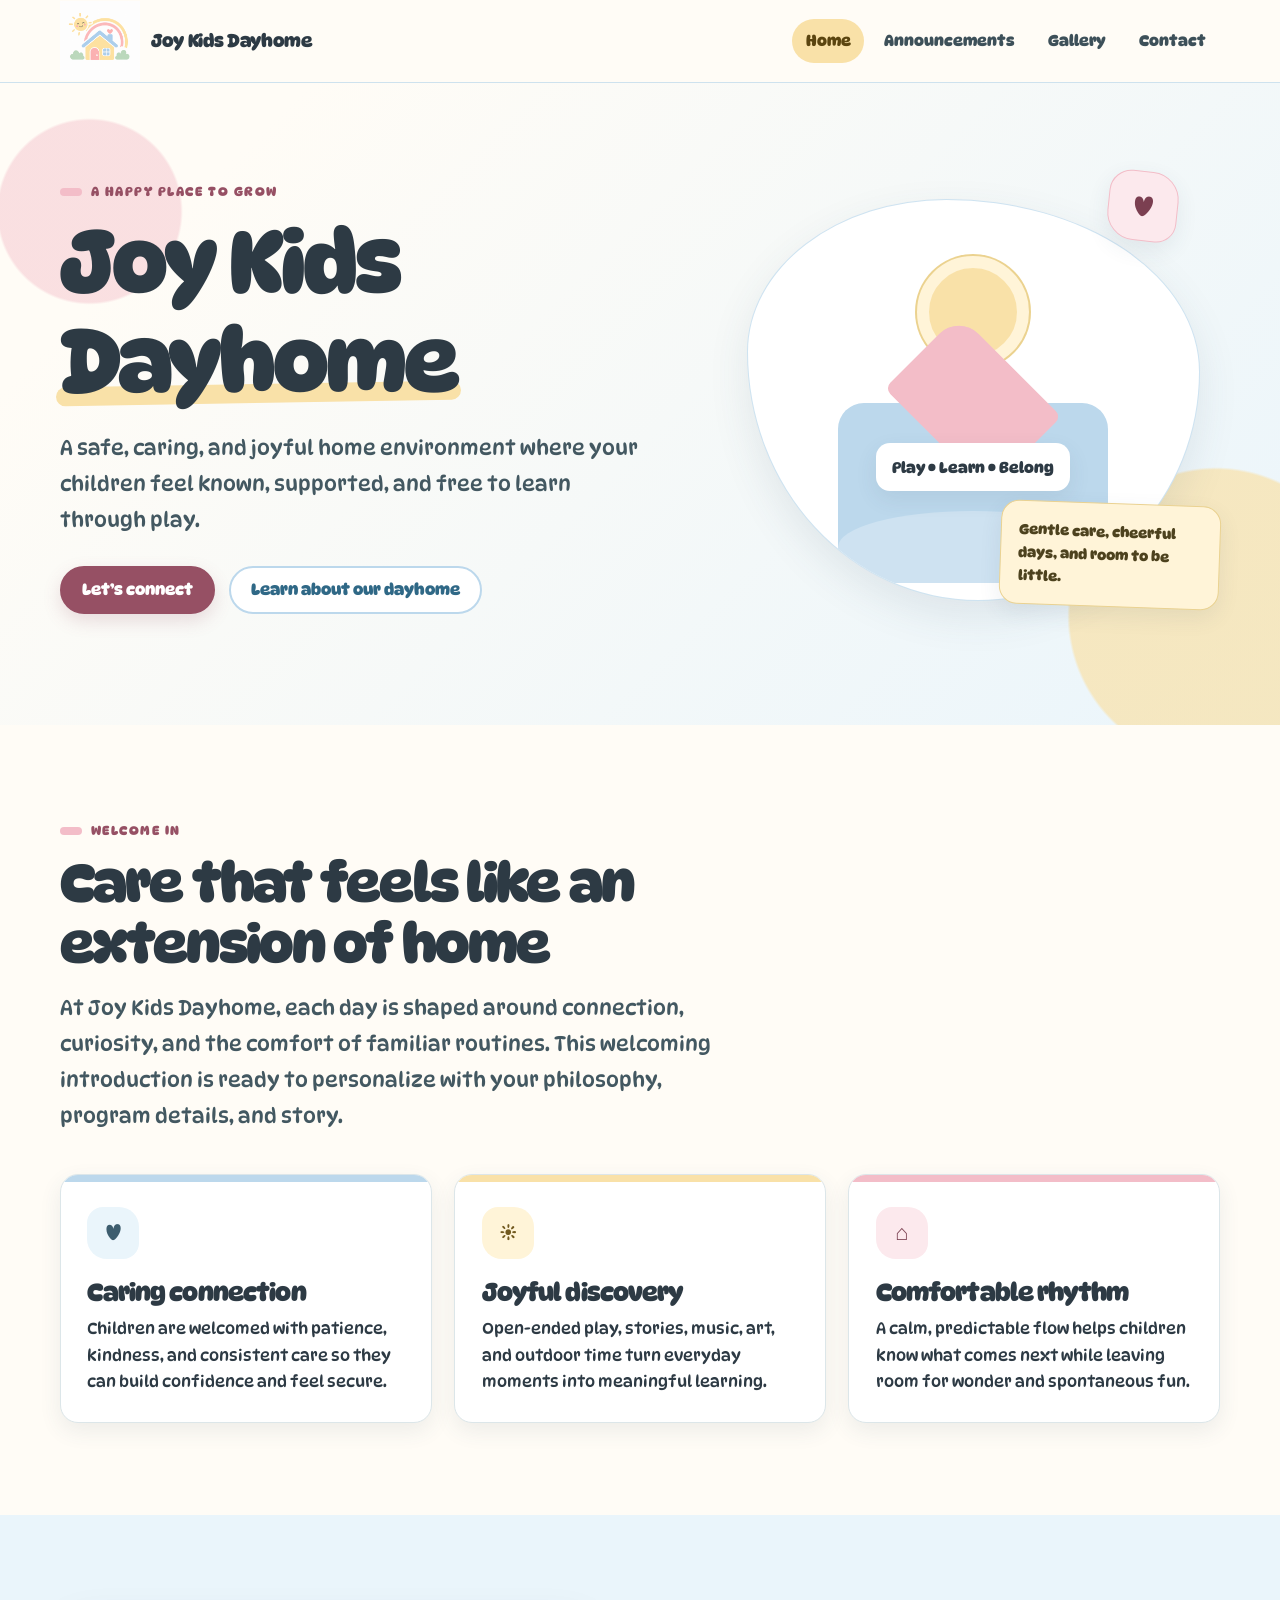
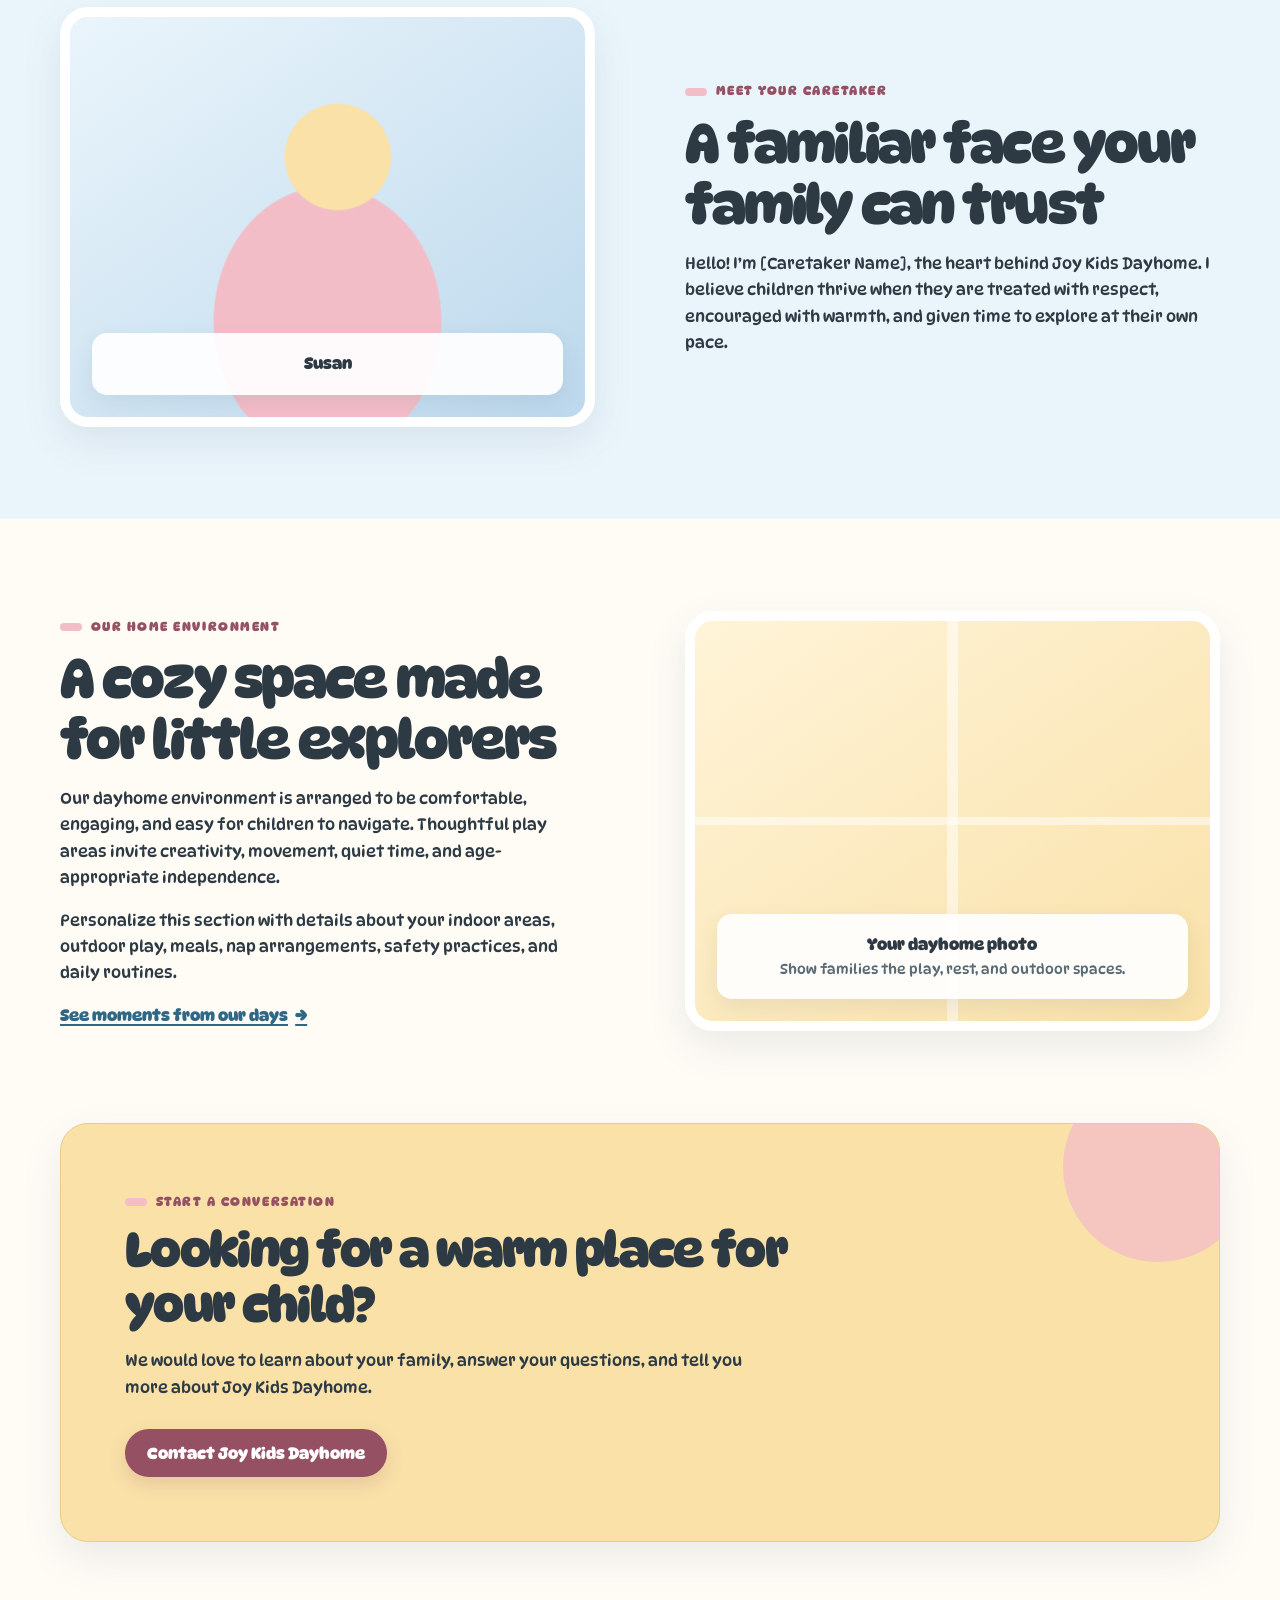
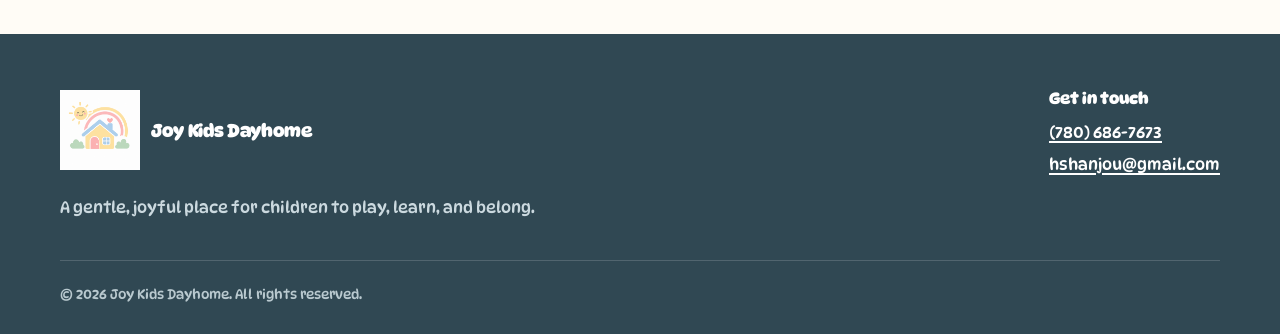
==== commit e53ba868: "gitignore, updating font" ====
--- a/index.html
+++ b/index.html
@@ -10,7 +10,7 @@
     <title>Joy Kids Dayhome </title>
     <link rel="preconnect" href="https://fonts.googleapis.com">
     <link rel="preconnect" href="https://fonts.gstatic.com" crossorigin>
-    <link href="https://fonts.googleapis.com/css2?family=Englebert&display=swap" rel="stylesheet">
+    <link href="https://fonts.googleapis.com/css2?family=Cherry+Bomb+One&family=Chewy&family=DynaPuff:wght@400..700&display=swap" rel="stylesheet">
     <link rel="stylesheet" href="assets/css/style.css">
     <script src="assets/js/main.js" defer></script>
   </head>
--- a/assets/css/style.css
+++ b/assets/css/style.css
@@ -38,7 +38,7 @@
   margin: 0;
   color: var(--ink);
   background: var(--cream);
-  font-family: 'Englebert', Arial, Helvetica, system-ui, sans-serif;
+  font-family: 'DynaPuff', Arial, Helvetica, system-ui, sans-serif;
   font-size: 1rem;
   line-height: 1.65;
   -webkit-font-smoothing: antialiased;
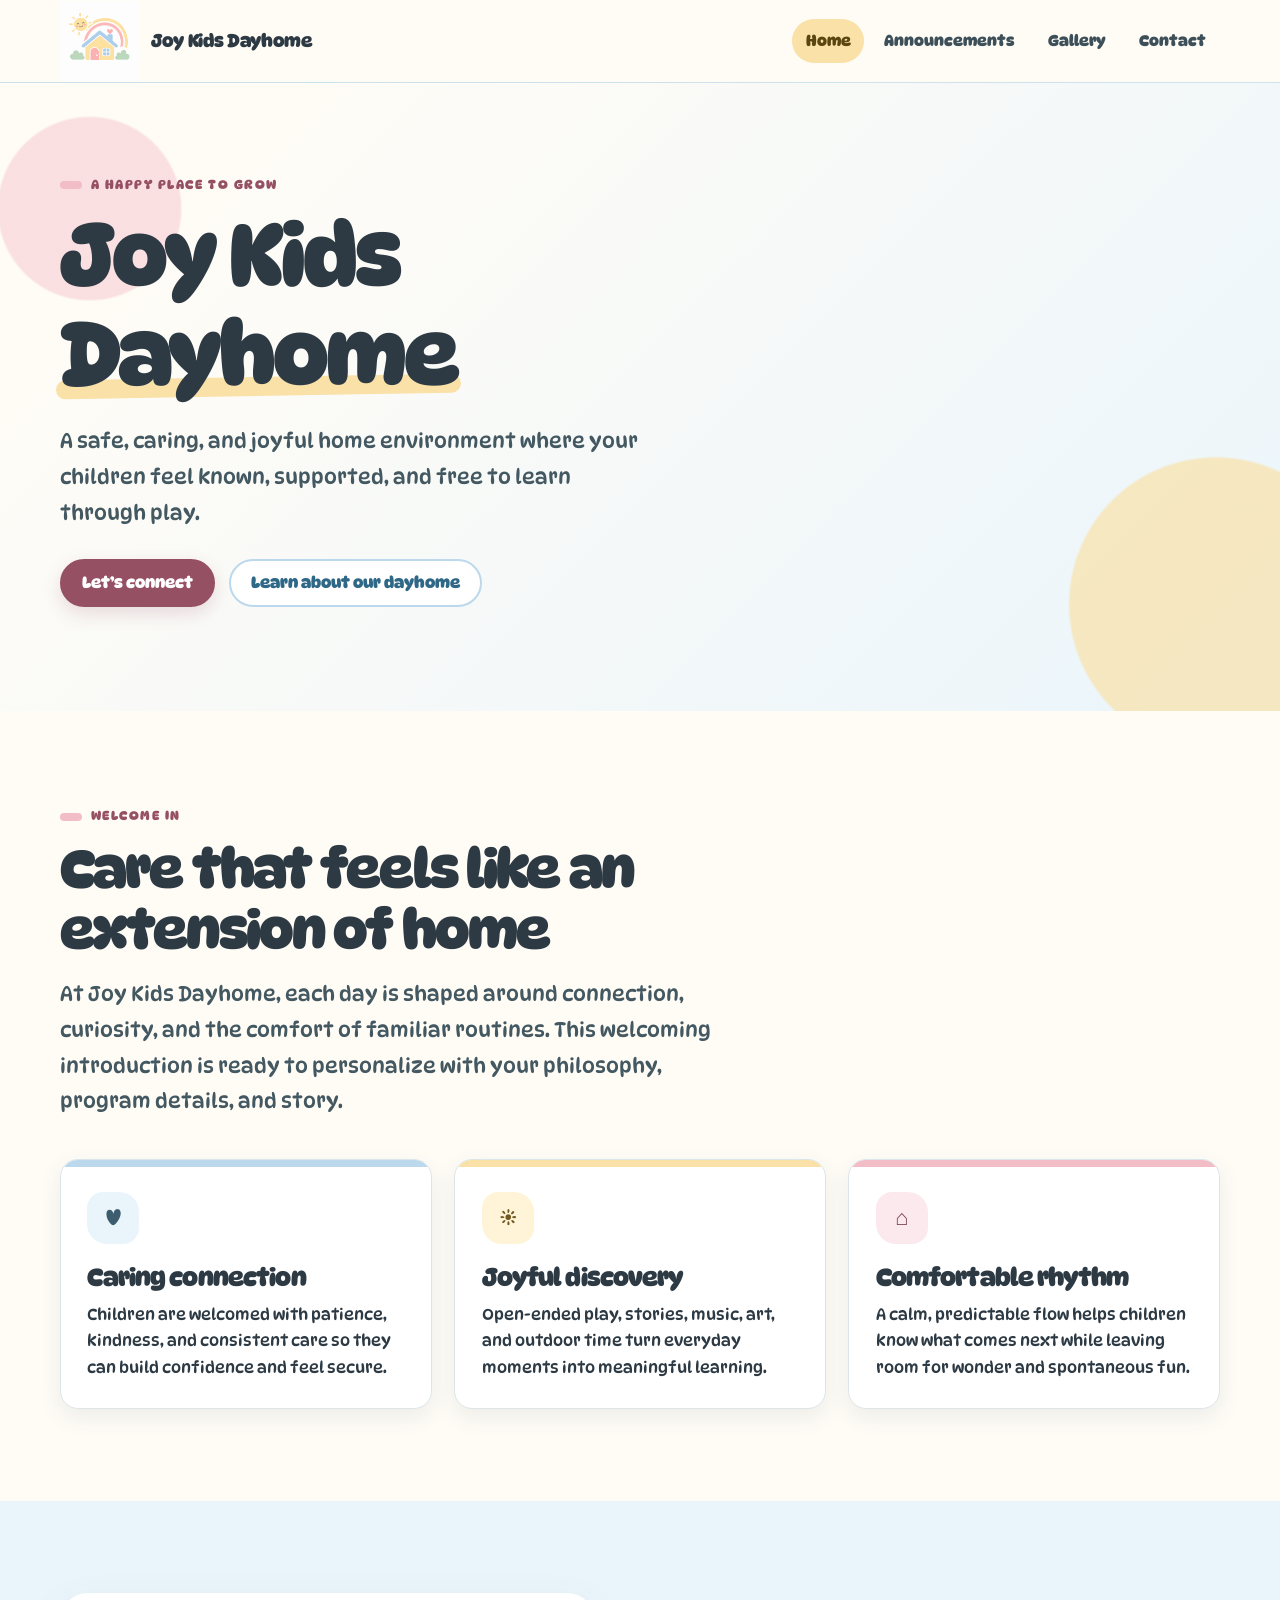
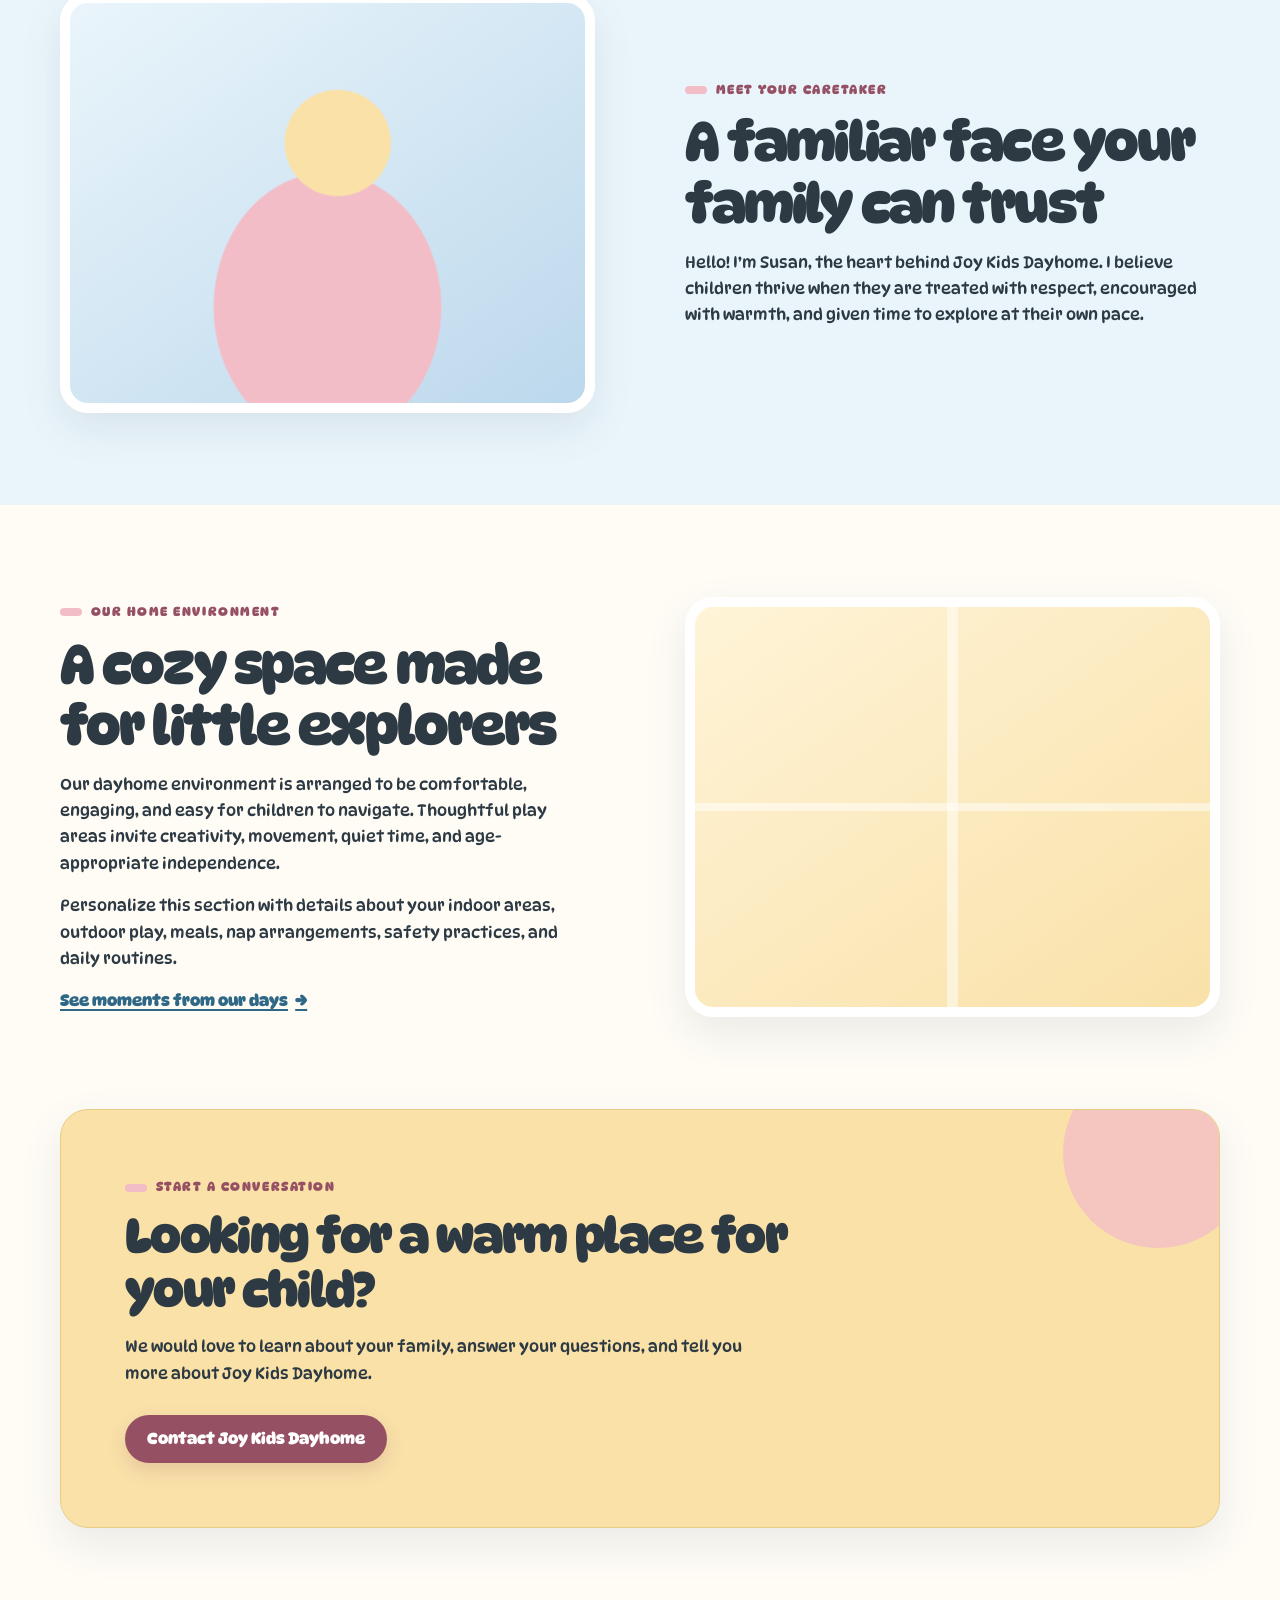
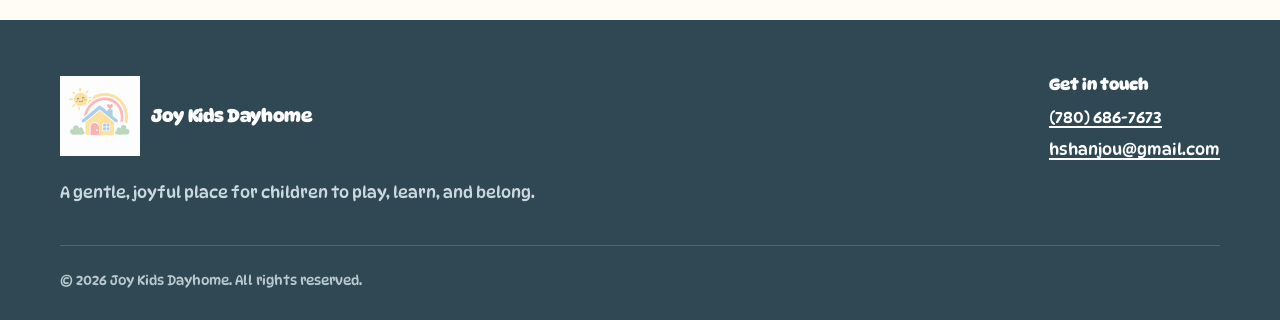
==== commit d21026b9: "font updates, contact information correction" ====
--- a/index.html
+++ b/index.html
@@ -15,7 +15,6 @@
     <script src="assets/js/main.js" defer></script>
   </head>
   <body data-page="home">
-    <a class="skip-link" href="#main-content">Skip to main content</a>
 
     <header class="site-header">
       <div class="container nav-wrap">
@@ -60,19 +59,11 @@
             <div class="button-row">
               <a class="button" href="contact.html">Let’s connect</a>
               <a class="button button-secondary" href="#our-dayhome">Learn about our dayhome</a>
+              <!--<div class="hero-shape hero-shape-pink"></div> 
+                  <div class="hero-shape hero-shape-yellow"></div> -->
             </div>
           </div>
 
-          <div class="hero-visual" aria-hidden="true">
-            <div class="floating-heart">♥</div>
-            <div class="hero-panel">
-              <div class="hero-sun"></div>
-              <div class="hero-house">
-                <span class="house-label">Play • Learn • Belong</span>
-              </div>
-            </div>
-            <div class="floating-note">Gentle care, cheerful days, and room to be little.</div>
-          </div>
         </div>
       </section>
 
@@ -124,15 +115,12 @@
             role="img"
             aria-label="Placeholder for a friendly portrait of the Joy Kids Dayhome caretaker"
           >
-            <div class="visual-label">
-              <strong>Susan</strong>
-            </div>
           </div>
           <div class="content-copy">
             <p class="eyebrow">Meet your caretaker</p>
             <h2 id="caretaker-heading">A familiar face your family can trust</h2>
             <p>
-              Hello! I’m [Caretaker Name], the heart behind Joy Kids Dayhome. I
+              Hello! I’m Susan, the heart behind Joy Kids Dayhome. I
               believe children thrive when they are treated with respect, encouraged
               with warmth, and given time to explore at their own pace.
             </p>
@@ -147,10 +135,7 @@
             role="img"
             aria-label="Placeholder for a bright and welcoming dayhome play space"
           >
-            <div class="visual-label">
-              <strong>Your dayhome photo</strong>
-              <span>Show families the play, rest, and outdoor spaces.</span>
-            </div>
+
           </div>
           <div class="content-copy">
             <p class="eyebrow">Our home environment</p>
--- a/assets/css/style.css
+++ b/assets/css/style.css
@@ -75,22 +75,8 @@
   outline-offset: 4px;
 }
 
-.skip-link {
-  position: fixed;
-  z-index: 1000;
-  top: 10px;
-  left: 10px;
-  padding: 0.7rem 1rem;
-  color: var(--white);
-  background: var(--ink);
-  border-radius: 10px;
-  transform: translateY(-150%);
-  transition: transform 160ms ease;
-}
-
-.skip-link:focus {
-  transform: translateY(0);
-}
+
+
 
 .container {
   width: min(calc(100% - 2rem), var(--container));
@@ -401,110 +387,131 @@
 
 .hero-visual {
   position: relative;
-  min-height: 450px;
-}
-
-.hero-panel {
+  min-height: 430px;
+  isolation: isolate;
+}
+
+.hero-card {
   position: absolute;
-  inset: 28px 20px 20px 25px;
+  z-index: 2;
+  inset: 24px 18px;
+  display: flex;
+  flex-direction: column;
+  justify-content: space-between;
   overflow: hidden;
-  padding: clamp(2rem, 5vw, 3.2rem);
-  background: var(--white);
-  border: 1px solid rgba(188, 216, 236, 0.72);
-  border-radius: 44% 56% 49% 51% / 38% 43% 57% 62%;
+  padding: clamp(1.6rem, 4vw, 2.4rem);
+  background:
+    linear-gradient(145deg, rgba(255, 255, 255, 0.98), rgba(255, 252, 246, 0.95));
+  border: 1px solid rgba(188, 216, 236, 0.85);
+  border-radius: 32px;
   box-shadow: var(--shadow);
 }
 
-.hero-sun {
-  width: 112px;
-  height: 112px;
-  margin: 5px auto 2.2rem;
-  background: var(--yellow);
-  border: 12px solid var(--yellow-light);
+.hero-card::after {
+  position: absolute;
+  z-index: -1;
+  top: -90px;
+  right: -80px;
+  width: 230px;
+  height: 230px;
+  background: var(--blue-light);
   border-radius: 50%;
-  box-shadow: 0 0 0 2px #ebd28f;
-}
-
-.hero-house {
-  position: relative;
-  width: min(100%, 270px);
-  min-height: 180px;
-  margin: auto;
-  padding: 2.5rem 1.6rem 1.5rem;
+  content: "";
+}
+
+.hero-card-header {
+  display: flex;
+  align-items: center;
+  justify-content: space-between;
+  gap: 1rem;
+}
+
+.hero-card-label {
+  color: var(--blue-dark);
+  font-size: 0.76rem;
+  font-weight: 800;
+  letter-spacing: 0.1em;
+  text-transform: uppercase;
+}
+
+.hero-card-sparkle {
+  display: grid;
+  flex: 0 0 auto;
+  width: 46px;
+  height: 46px;
+  color: #7b3f51;
+  background: var(--pink-light);
+  border-radius: 14px;
+  place-items: center;
+  font-size: 1.35rem;
+}
+
+.hero-card-message {
+  padding: 1.7rem 0;
+}
+
+.hero-card-icon {
+  display: grid;
+  width: 58px;
+  height: 58px;
+  margin-bottom: 1.1rem;
+  color: var(--pink-dark);
+  background: var(--yellow-light);
+  border-radius: 18px;
+  place-items: center;
+  font-size: 1.45rem;
+}
+
+.hero-card-message p {
+  max-width: 340px;
+  margin: 0;
+  font-size: clamp(1.25rem, 2.4vw, 1.65rem);
+  font-weight: 700;
+  line-height: 1.45;
+}
+
+.hero-highlights {
+  display: grid;
+  gap: 0.7rem;
+  grid-template-columns: repeat(3, 1fr);
+}
+
+.hero-highlights span {
+  padding: 0.9rem 0.7rem;
+  color: var(--muted);
+  background: var(--blue-light);
+  border-radius: 14px;
+  font-size: 0.76rem;
+  line-height: 1.35;
   text-align: center;
-  background: var(--blue);
-  border-radius: 26px 26px 20px 20px;
-}
-
-.hero-house::before {
+}
+
+.hero-highlights strong {
+  display: block;
+  color: var(--ink);
+  font-size: 0.9rem;
+}
+
+.hero-shape {
   position: absolute;
-  top: -53px;
-  left: 50%;
-  width: 145px;
-  height: 105px;
+  z-index: 1;
+  border-radius: 50%;
+}
+
+.hero-shape-pink {
+  top: 0;
+  right: 0;
+  width: 120px;
+  height: 120px;
   background: var(--pink);
-  border-radius: 28px 8px 10px 8px;
-  content: "";
-  transform: translateX(-50%) rotate(45deg);
-}
-
-.hero-house::after {
-  position: absolute;
-  right: 0;
+}
+
+.hero-shape-yellow {
   bottom: 0;
   left: 0;
-  height: 40%;
-  background: rgba(255, 255, 255, 0.26);
-  border-radius: 50% 50% 20px 20px;
-  content: "";
-}
-
-.house-label {
-  position: relative;
-  z-index: 2;
-  display: inline-block;
-  padding: 0.7rem 1rem;
-  color: var(--ink);
-  background: var(--white);
-  border-radius: 14px;
-  box-shadow: var(--shadow-small);
-  font-size: 0.95rem;
-  font-weight: 800;
-}
-
-.floating-note {
-  position: absolute;
-  z-index: 3;
-  right: 0;
-  bottom: 14px;
-  width: min(220px, 58%);
-  padding: 1rem 1.1rem;
-  color: #4d421e;
-  background: var(--yellow-light);
-  border: 1px solid #ead291;
-  border-radius: var(--radius);
-  box-shadow: var(--shadow-small);
-  font-size: 0.88rem;
-  font-weight: 700;
-  transform: rotate(2deg);
-}
-
-.floating-heart {
-  position: absolute;
-  z-index: 3;
-  top: 0;
-  right: 42px;
-  display: grid;
-  width: 70px;
-  height: 70px;
-  place-items: center;
-  color: #7b3f51;
-  background: var(--pink-light);
-  border: 1px solid var(--pink);
-  border-radius: 22px 28px 20px 28px;
-  box-shadow: var(--shadow-small);
-  font-size: 1.7rem;
-  transform: rotate(6deg);
+  width: 150px;
+  height: 150px;
+  background: var(--yellow);
 }
 
 /* Cards and layouts */
@@ -1195,26 +1202,11 @@
   }
 
   .hero-visual {
-    min-height: 390px;
-  }
-
-  .hero-panel {
-    inset: 20px 10px 20px 10px;
-  }
-
-  .hero-sun {
-    width: 92px;
-    height: 92px;
-  }
-
-  .hero-house {
-    width: min(90%, 245px);
-  }
-
-  .floating-heart {
-    right: 10px;
-    width: 58px;
-    height: 58px;
+    min-height: 410px;
+  }
+
+  .hero-card {
+    inset: 18px 10px;
   }
 
   .page-hero {
@@ -1273,17 +1265,24 @@
   }
 
   .hero-visual {
-    min-height: 360px;
-  }
-
-  .hero-panel {
-    padding: 2rem 1rem;
-  }
-
-  .floating-note {
-    right: 6px;
-    width: 190px;
-    transform: translateY(20px)
+    min-height: 390px;
+  }
+
+  .hero-card {
+    padding: 1.4rem;
+  }
+
+  .hero-card-message {
+    padding: 1.2rem 0;
+  }
+
+  .hero-highlights {
+    gap: 0.45rem;
+  }
+
+  .hero-highlights span {
+    padding: 0.75rem 0.35rem;
+    font-size: 0.68rem;
   }
 
   .visual-placeholder {
